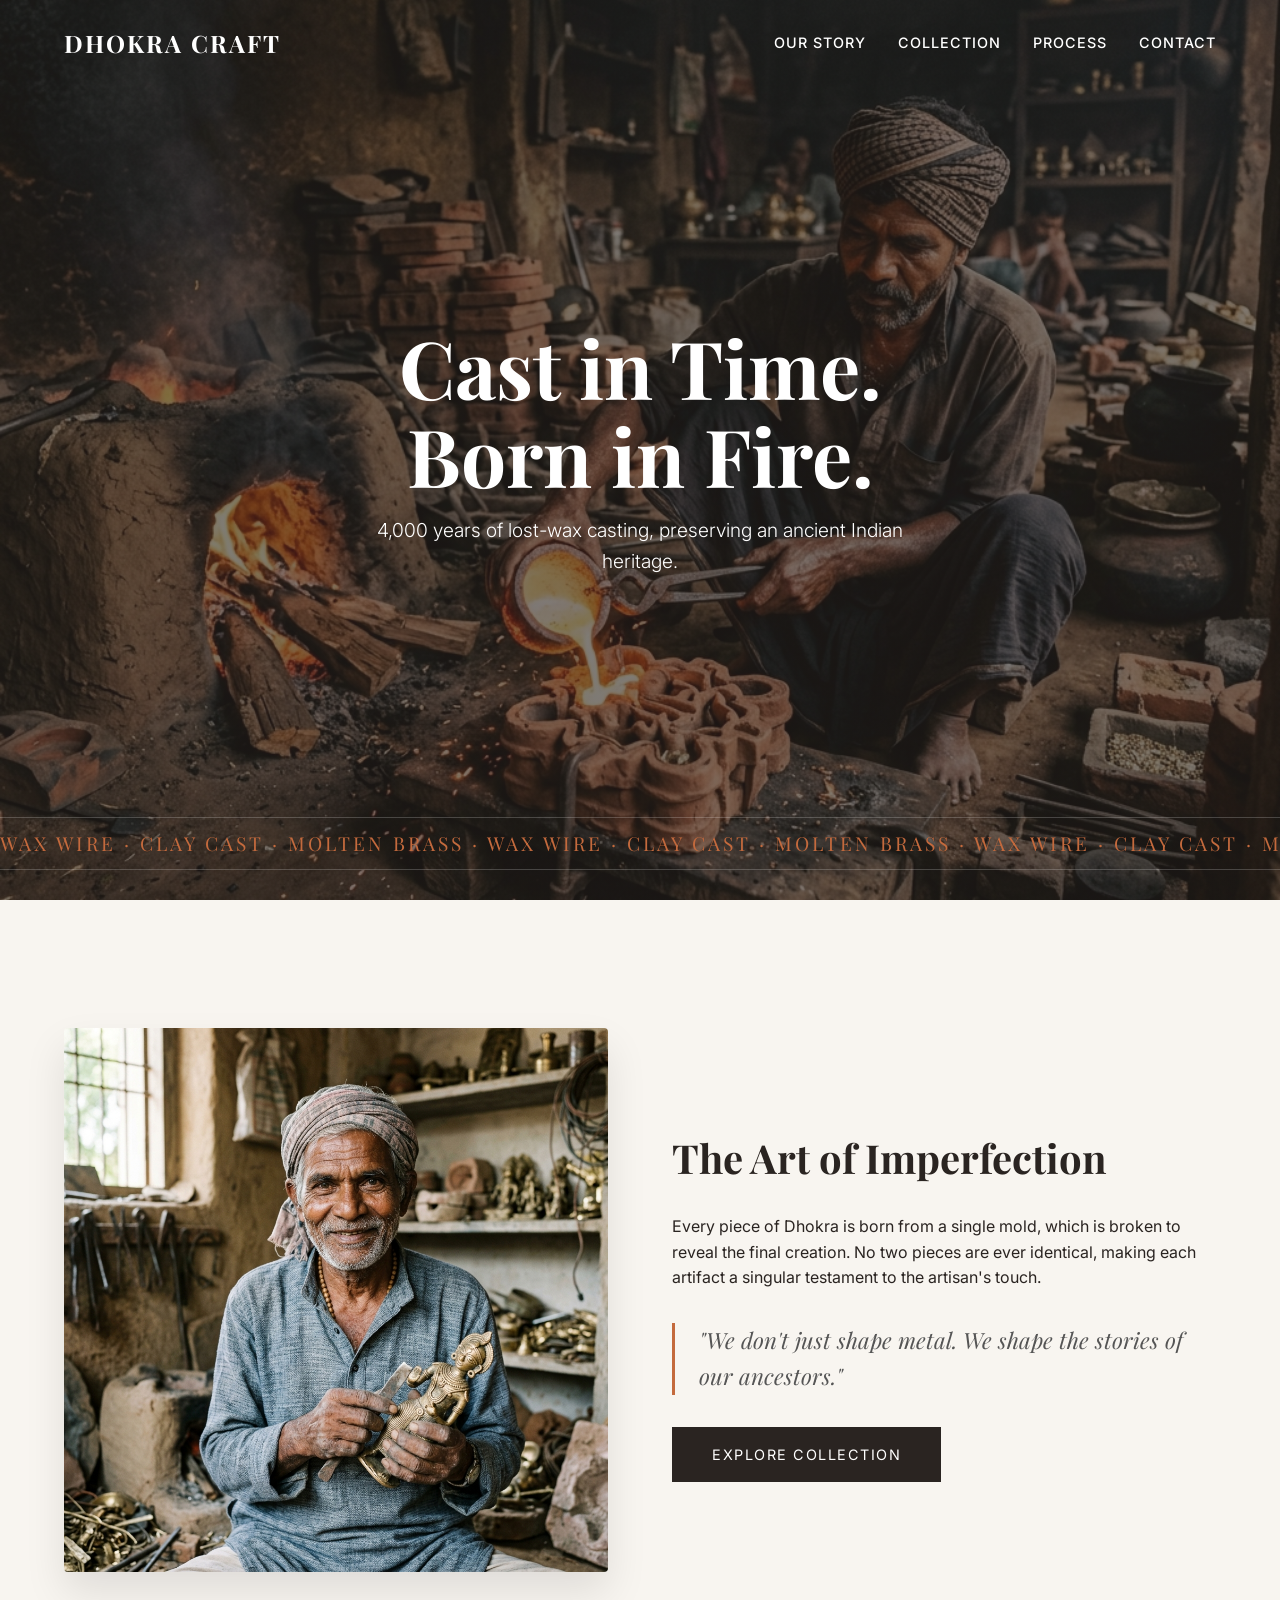
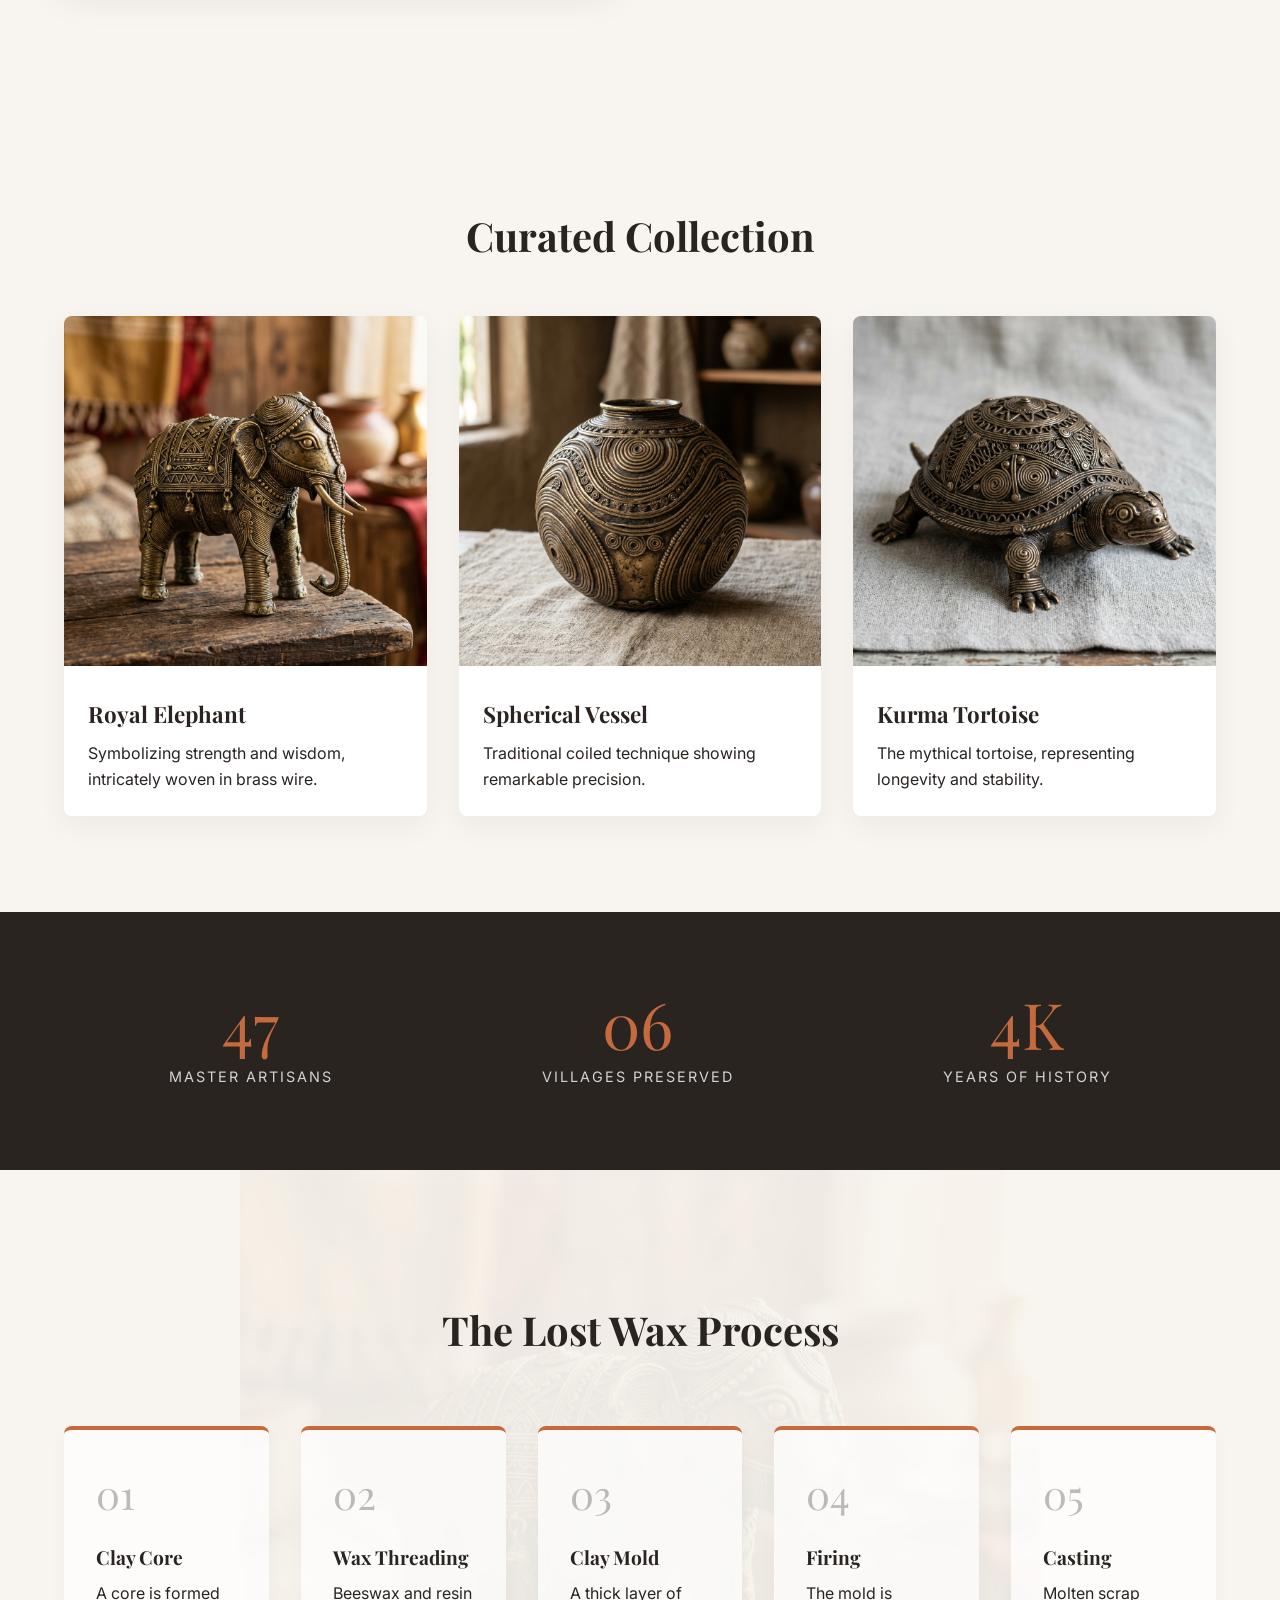
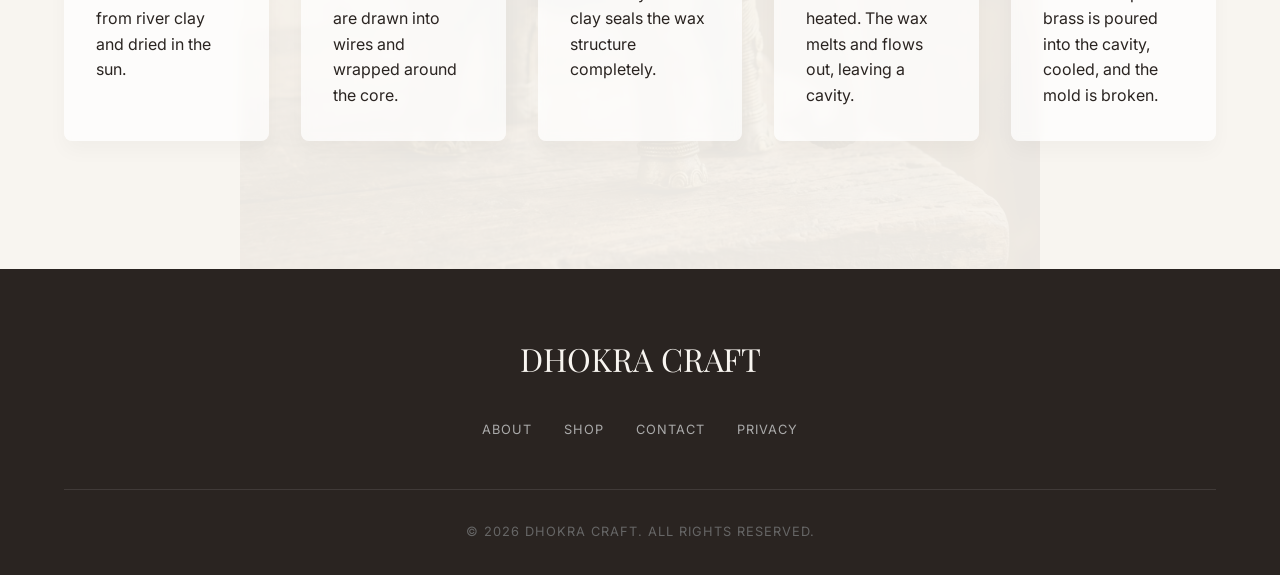
==== index.html @ 9265c4a7 "Initial commit: Dhokra Craft website completed" ====
<!DOCTYPE html>
<html lang="en">
<head>
    <meta charset="UTF-8">
    <meta name="viewport" content="width=device-width, initial-scale=1.0">
    <title>Dhokra Craft - Cast in Time. Born in Fire.</title>
    <meta name="description" content="Discover the ancient Indian art of Dhokra metalcraft.">
    <link href="https://fonts.googleapis.com/css2?family=Inter:wght@300;400;500&family=Playfair+Display:ital,wght@0,400;0,600;0,700;1,400&display=swap" rel="stylesheet">
    <link rel="stylesheet" href="styles.css">
</head>
<body>
    <nav id="navbar" class="transparent">
        <div class="logo">DHOKRA CRAFT</div>
        <ul class="nav-links">
            <li><a href="#story">Our Story</a></li>
            <li><a href="#collection">Collection</a></li>
            <li><a href="#process">Process</a></li>
            <li><a href="#contact">Contact</a></li>
        </ul>
    </nav>

    <header class="hero">
        <div class="hero-content fade-in">
            <h1>Cast in Time.<br>Born in Fire.</h1>
            <p>4,000 years of lost-wax casting, preserving an ancient Indian heritage.</p>
        </div>
        <div class="marquee">
            <div class="marquee-content">
                WAX WIRE &middot; CLAY CAST &middot; MOLTEN BRASS &middot; WAX WIRE &middot; CLAY CAST &middot; MOLTEN BRASS &middot; WAX WIRE &middot; CLAY CAST &middot; MOLTEN BRASS
            </div>
        </div>
    </header>

    <section id="story" class="story-section">
        <div class="story-container">
            <div class="story-image slide-in-left">
                <img src="assets/artisan.png" alt="Dhokra Artisan">
            </div>
            <div class="story-text slide-in-right">
                <h2>The Art of Imperfection</h2>
                <p>Every piece of Dhokra is born from a single mold, which is broken to reveal the final creation. No two pieces are ever identical, making each artifact a singular testament to the artisan's touch.</p>
                <blockquote>"We don't just shape metal. We shape the stories of our ancestors."</blockquote>
                <a href="#collection" class="cta-button">Explore Collection</a>
            </div>
        </div>
    </section>

    <section id="collection" class="collection-section">
        <h2 class="section-title fade-in">Curated Collection</h2>
        <div class="grid-container fade-in">
            <div class="card">
                <img src="assets/elephant.png" alt="Brass Elephant">
                <div class="card-info">
                    <h3>Royal Elephant</h3>
                    <p>Symbolizing strength and wisdom, intricately woven in brass wire.</p>
                </div>
            </div>
            <div class="card">
                <img src="assets/vessel.png" alt="Coiled Vessel">
                <div class="card-info">
                    <h3>Spherical Vessel</h3>
                    <p>Traditional coiled technique showing remarkable precision.</p>
                </div>
            </div>
            <div class="card">
                <img src="assets/tortoise.png" alt="Brass Tortoise">
                <div class="card-info">
                    <h3>Kurma Tortoise</h3>
                    <p>The mythical tortoise, representing longevity and stability.</p>
                </div>
            </div>
        </div>
    </section>

    <section class="impact-stats">
        <div class="stat fade-in">
            <span class="number">47</span>
            <span class="label">Master Artisans</span>
        </div>
        <div class="stat fade-in">
            <span class="number">06</span>
            <span class="label">Villages Preserved</span>
        </div>
        <div class="stat fade-in">
            <span class="number">4K</span>
            <span class="label">Years of History</span>
        </div>
    </section>

    <section id="process" class="process-section">
        <div class="watermark-bg">
            <img src="assets/elephant.png" alt="Watermark">
        </div>
        <h2 class="section-title fade-in">The Lost Wax Process</h2>
        <div class="timeline fade-in">
            <div class="step">
                <span class="step-num">01</span>
                <h3>Clay Core</h3>
                <p>A core is formed from river clay and dried in the sun.</p>
            </div>
            <div class="step">
                <span class="step-num">02</span>
                <h3>Wax Threading</h3>
                <p>Beeswax and resin are drawn into wires and wrapped around the core.</p>
            </div>
            <div class="step">
                <span class="step-num">03</span>
                <h3>Clay Mold</h3>
                <p>A thick layer of clay seals the wax structure completely.</p>
            </div>
            <div class="step">
                <span class="step-num">04</span>
                <h3>Firing</h3>
                <p>The mold is heated. The wax melts and flows out, leaving a cavity.</p>
            </div>
            <div class="step">
                <span class="step-num">05</span>
                <h3>Casting</h3>
                <p>Molten scrap brass is poured into the cavity, cooled, and the mold is broken.</p>
            </div>
        </div>
    </section>

    <footer id="contact">
        <div class="footer-content">
            <div class="footer-logo">DHOKRA CRAFT</div>
            <ul class="footer-links">
                <li><a href="#story">About</a></li>
                <li><a href="#collection">Shop</a></li>
                <li><a href="#contact">Contact</a></li>
                <li><a href="#">Privacy</a></li>
            </ul>
        </div>
        <div class="copyright">
            &copy; 2026 DHOKRA CRAFT. ALL RIGHTS RESERVED.
        </div>
    </footer>
    <script src="script.js"></script>
</body>
</html>
---- styles.css ----
:root {
    --bg-light: #F8F5F0;
    --text-dark: #2A2421;
    --accent: #C46A3D;
    --nav-bg: rgba(248, 245, 240, 0.95);
    --font-heading: 'Playfair Display', serif;
    --font-body: 'Inter', sans-serif;
}

* {
    margin: 0;
    padding: 0;
    box-sizing: border-box;
}

html {
    scroll-behavior: smooth;
}

body {
    font-family: var(--font-body);
    color: var(--text-dark);
    background-color: var(--bg-light);
    line-height: 1.6;
    overflow-x: hidden;
}

/* Typography */
h1, h2, h3, .logo, .footer-logo {
    font-family: var(--font-heading);
}

h2 {
    font-size: 2.5rem;
    margin-bottom: 1.5rem;
}

/* Navigation */
nav {
    position: fixed;
    top: 0;
    width: 100%;
    padding: 1.5rem 5%;
    display: flex;
    justify-content: space-between;
    align-items: center;
    z-index: 1000;
    transition: all 0.4s ease;
}

nav.transparent {
    background-color: transparent;
    color: #fff;
}

nav.transparent .nav-links a {
    color: #fff;
}

nav.solid {
    background-color: var(--nav-bg);
    backdrop-filter: blur(10px);
    box-shadow: 0 4px 6px rgba(0,0,0,0.05);
    color: var(--text-dark);
}

nav.solid .nav-links a {
    color: var(--text-dark);
}

.logo {
    font-size: 1.5rem;
    font-weight: 700;
    letter-spacing: 2px;
}

.nav-links {
    list-style: none;
    display: flex;
    gap: 2rem;
}

.nav-links a {
    text-decoration: none;
    font-size: 0.9rem;
    text-transform: uppercase;
    letter-spacing: 1px;
    font-weight: 500;
    transition: color 0.3s ease;
}

.nav-links a:hover {
    color: var(--accent);
}

/* Hero Section */
.hero {
    height: 100vh;
    background: linear-gradient(rgba(42, 36, 33, 0.6), rgba(42, 36, 33, 0.6)), url('assets/hero_bg.png') center/cover;
    display: flex;
    flex-direction: column;
    justify-content: center;
    align-items: center;
    text-align: center;
    color: #fff;
    position: relative;
    overflow: hidden;
}

.hero h1 {
    font-size: 5rem;
    line-height: 1.1;
    margin-bottom: 1rem;
    animation: fadeInUp 1s ease forwards;
}

.hero p {
    font-size: 1.2rem;
    font-weight: 300;
    max-width: 600px;
    margin: 0 auto;
    animation: fadeInUp 1s ease 0.3s forwards;
    opacity: 0;
}

.marquee {
    position: absolute;
    bottom: 30px;
    width: 100%;
    overflow: hidden;
    white-space: nowrap;
    border-top: 1px solid rgba(255,255,255,0.2);
    border-bottom: 1px solid rgba(255,255,255,0.2);
    padding: 10px 0;
}

.marquee-content {
    display: inline-block;
    animation: scroll 20s linear infinite;
    font-family: var(--font-heading);
    font-size: 1.2rem;
    letter-spacing: 3px;
    color: var(--accent);
}

@keyframes scroll {
    0% { transform: translateX(0); }
    100% { transform: translateX(-50%); }
}

/* Story Section */
.story-section {
    padding: 8rem 5%;
    background-color: var(--bg-light);
}

.story-container {
    display: grid;
    grid-template-columns: 1fr 1fr;
    gap: 4rem;
    align-items: center;
    max-width: 1200px;
    margin: 0 auto;
}

.story-image img {
    width: 100%;
    border-radius: 4px;
    box-shadow: 0 20px 40px rgba(0,0,0,0.1);
    transition: transform 0.5s ease;
}

.story-image img:hover {
    transform: scale(1.02);
}

.story-text blockquote {
    font-family: var(--font-heading);
    font-size: 1.4rem;
    font-style: italic;
    border-left: 3px solid var(--accent);
    padding-left: 1.5rem;
    margin: 2rem 0;
    color: #555;
}

.cta-button {
    display: inline-block;
    padding: 1rem 2.5rem;
    background-color: var(--text-dark);
    color: #fff;
    text-decoration: none;
    text-transform: uppercase;
    letter-spacing: 1.5px;
    font-size: 0.9rem;
    transition: background-color 0.3s, transform 0.3s;
}

.cta-button:hover {
    background-color: var(--accent);
    transform: translateY(-3px);
}

/* Collection Section */
.collection-section {
    padding: 6rem 5%;
    text-align: center;
}

.grid-container {
    display: grid;
    grid-template-columns: repeat(auto-fit, minmax(300px, 1fr));
    gap: 2rem;
    max-width: 1200px;
    margin: 3rem auto 0;
}

.card {
    background: #fff;
    border-radius: 8px;
    overflow: hidden;
    box-shadow: 0 10px 30px rgba(0,0,0,0.05);
    transition: transform 0.4s ease, box-shadow 0.4s ease;
    cursor: pointer;
}

.card:hover {
    transform: translateY(-10px);
    box-shadow: 0 15px 40px rgba(0,0,0,0.1);
}

.card img {
    width: 100%;
    height: 350px;
    object-fit: cover;
    transition: transform 0.5s ease;
}

.card:hover img {
    transform: scale(1.05);
}

.card-info {
    padding: 1.5rem;
    text-align: left;
}

.card-info h3 {
    font-size: 1.4rem;
    margin-bottom: 0.5rem;
}

/* Impact Stats */
.impact-stats {
    background-color: var(--text-dark);
    color: #fff;
    padding: 5rem 5%;
    display: flex;
    justify-content: space-around;
    align-items: center;
    flex-wrap: wrap;
    text-align: center;
}

.stat .number {
    display: block;
    font-family: var(--font-heading);
    font-size: 4rem;
    color: var(--accent);
    line-height: 1;
    margin-bottom: 0.5rem;
}

.stat .label {
    text-transform: uppercase;
    letter-spacing: 2px;
    font-size: 0.9rem;
    opacity: 0.8;
}

/* Process Section */
.process-section {
    padding: 8rem 5%;
    position: relative;
    background-color: var(--bg-light);
    overflow: hidden;
}

.watermark-bg {
    position: absolute;
    top: 50%;
    left: 50%;
    transform: translate(-50%, -50%);
    width: 80%;
    max-width: 800px;
    opacity: 0.05;
    pointer-events: none;
    z-index: 0;
}

.watermark-bg img {
    width: 100%;
    height: auto;
}

.process-section .section-title {
    text-align: center;
    position: relative;
    z-index: 1;
}

.timeline {
    display: flex;
    flex-wrap: wrap;
    gap: 2rem;
    justify-content: center;
    max-width: 1200px;
    margin: 4rem auto 0;
    position: relative;
    z-index: 1;
}

.step {
    flex: 1;
    min-width: 200px;
    background: rgba(255, 255, 255, 0.7);
    backdrop-filter: blur(5px);
    padding: 2rem;
    border-radius: 8px;
    border-top: 4px solid var(--accent);
    box-shadow: 0 10px 20px rgba(0,0,0,0.03);
    transition: transform 0.3s;
}

.step:hover {
    transform: translateY(-5px);
}

.step-num {
    display: inline-block;
    font-family: var(--font-heading);
    font-size: 2.5rem;
    color: var(--text-dark);
    opacity: 0.3;
    margin-bottom: 1rem;
}

.step h3 {
    margin-bottom: 0.5rem;
    font-size: 1.2rem;
}

/* Footer */
footer {
    background-color: var(--text-dark);
    color: #fff;
    padding: 4rem 5% 2rem;
    text-align: center;
}

.footer-content {
    display: flex;
    flex-direction: column;
    align-items: center;
    gap: 2rem;
    margin-bottom: 3rem;
}

.footer-logo {
    font-size: 2rem;
    color: var(--bg-light);
}

.footer-links {
    list-style: none;
    display: flex;
    gap: 2rem;
}

.footer-links a {
    color: #aaa;
    text-decoration: none;
    text-transform: uppercase;
    font-size: 0.8rem;
    letter-spacing: 1px;
    transition: color 0.3s;
}

.footer-links a:hover {
    color: #fff;
}

.copyright {
    border-top: 1px solid rgba(255,255,255,0.1);
    padding-top: 2rem;
    font-size: 0.8rem;
    color: #666;
    letter-spacing: 1px;
}

/* Animations */
.fade-in {
    opacity: 0;
    transform: translateY(30px);
    transition: opacity 0.8s ease, transform 0.8s ease;
}

.slide-in-left {
    opacity: 0;
    transform: translateX(-50px);
    transition: opacity 0.8s ease, transform 0.8s ease;
}

.slide-in-right {
    opacity: 0;
    transform: translateX(50px);
    transition: opacity 0.8s ease, transform 0.8s ease;
}

.appear {
    opacity: 1;
    transform: translate(0);
}

@keyframes fadeInUp {
    to {
        opacity: 1;
        transform: translateY(0);
    }
}

/* Responsive */
@media (max-width: 768px) {
    .hero h1 { font-size: 3rem; }
    .story-container { grid-template-columns: 1fr; }
    .nav-links { display: none; } /* Simple mobile adaptation */
    .timeline { flex-direction: column; }
}
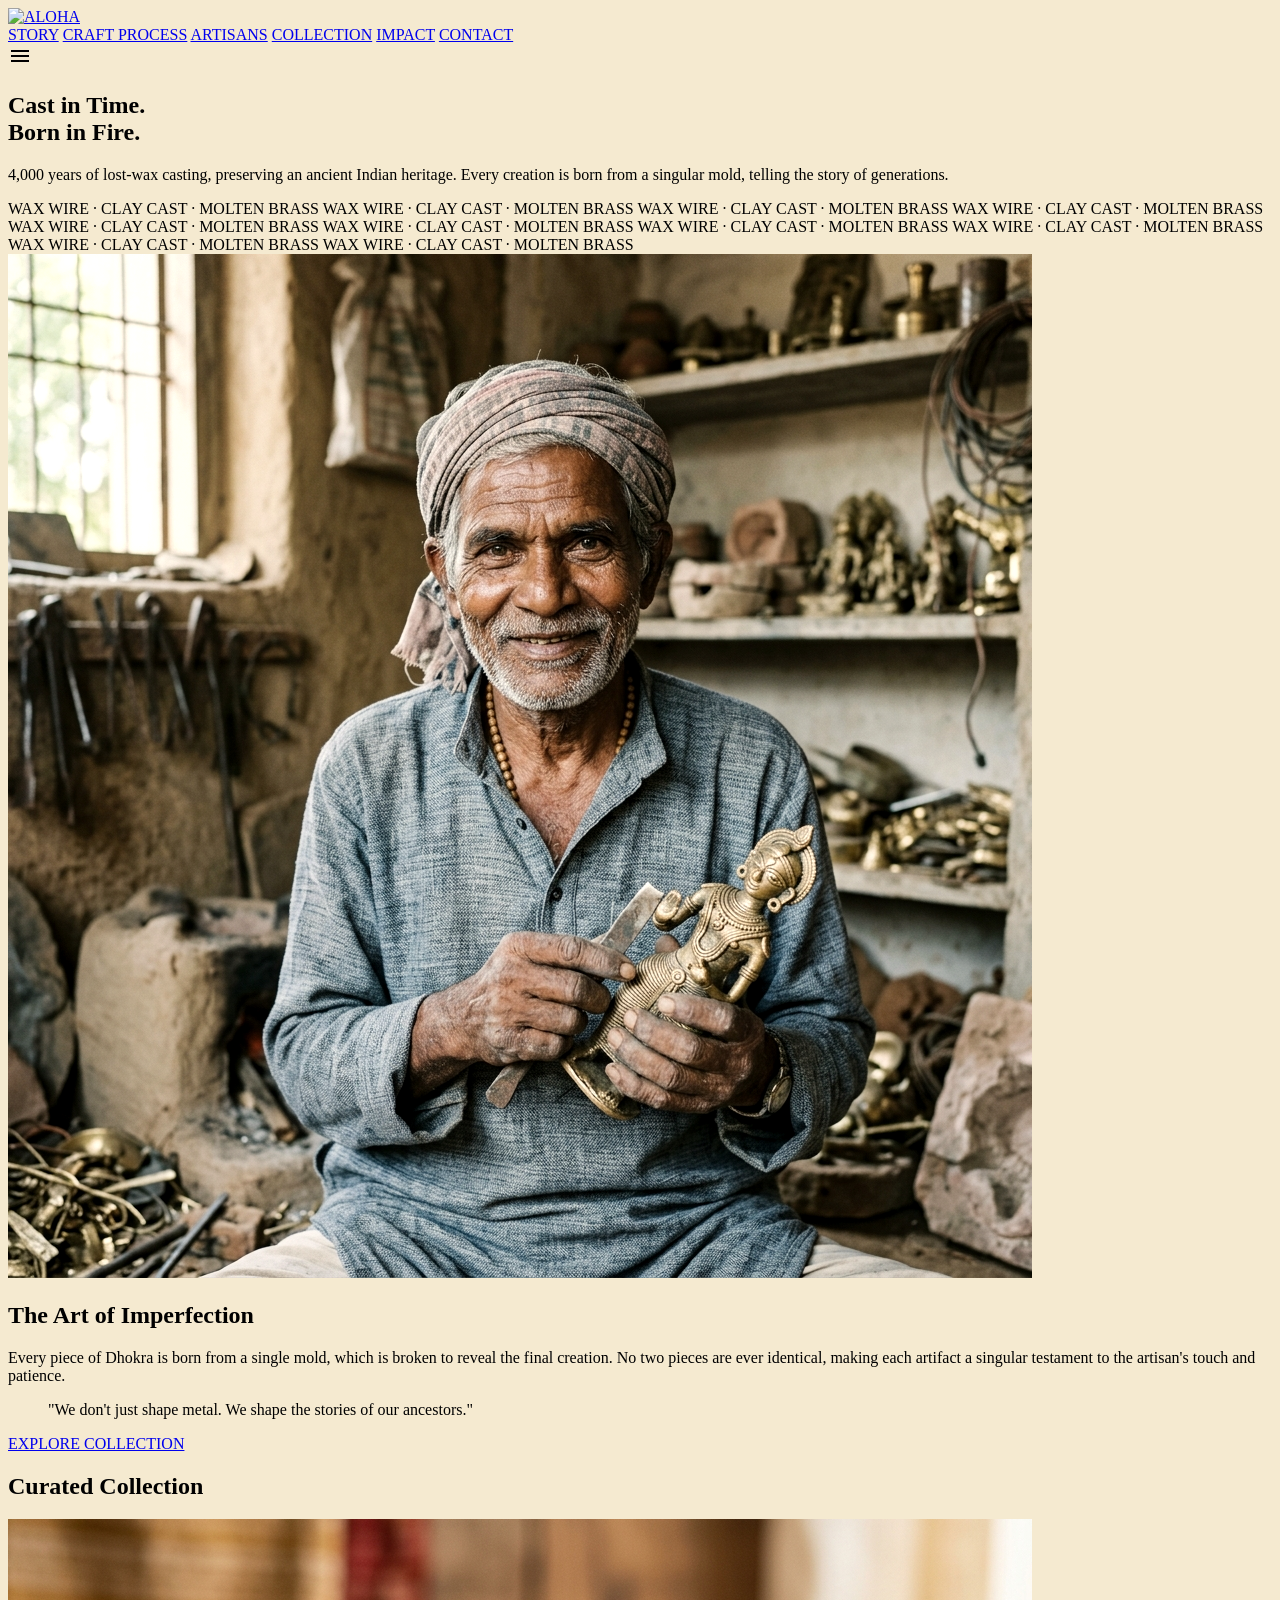
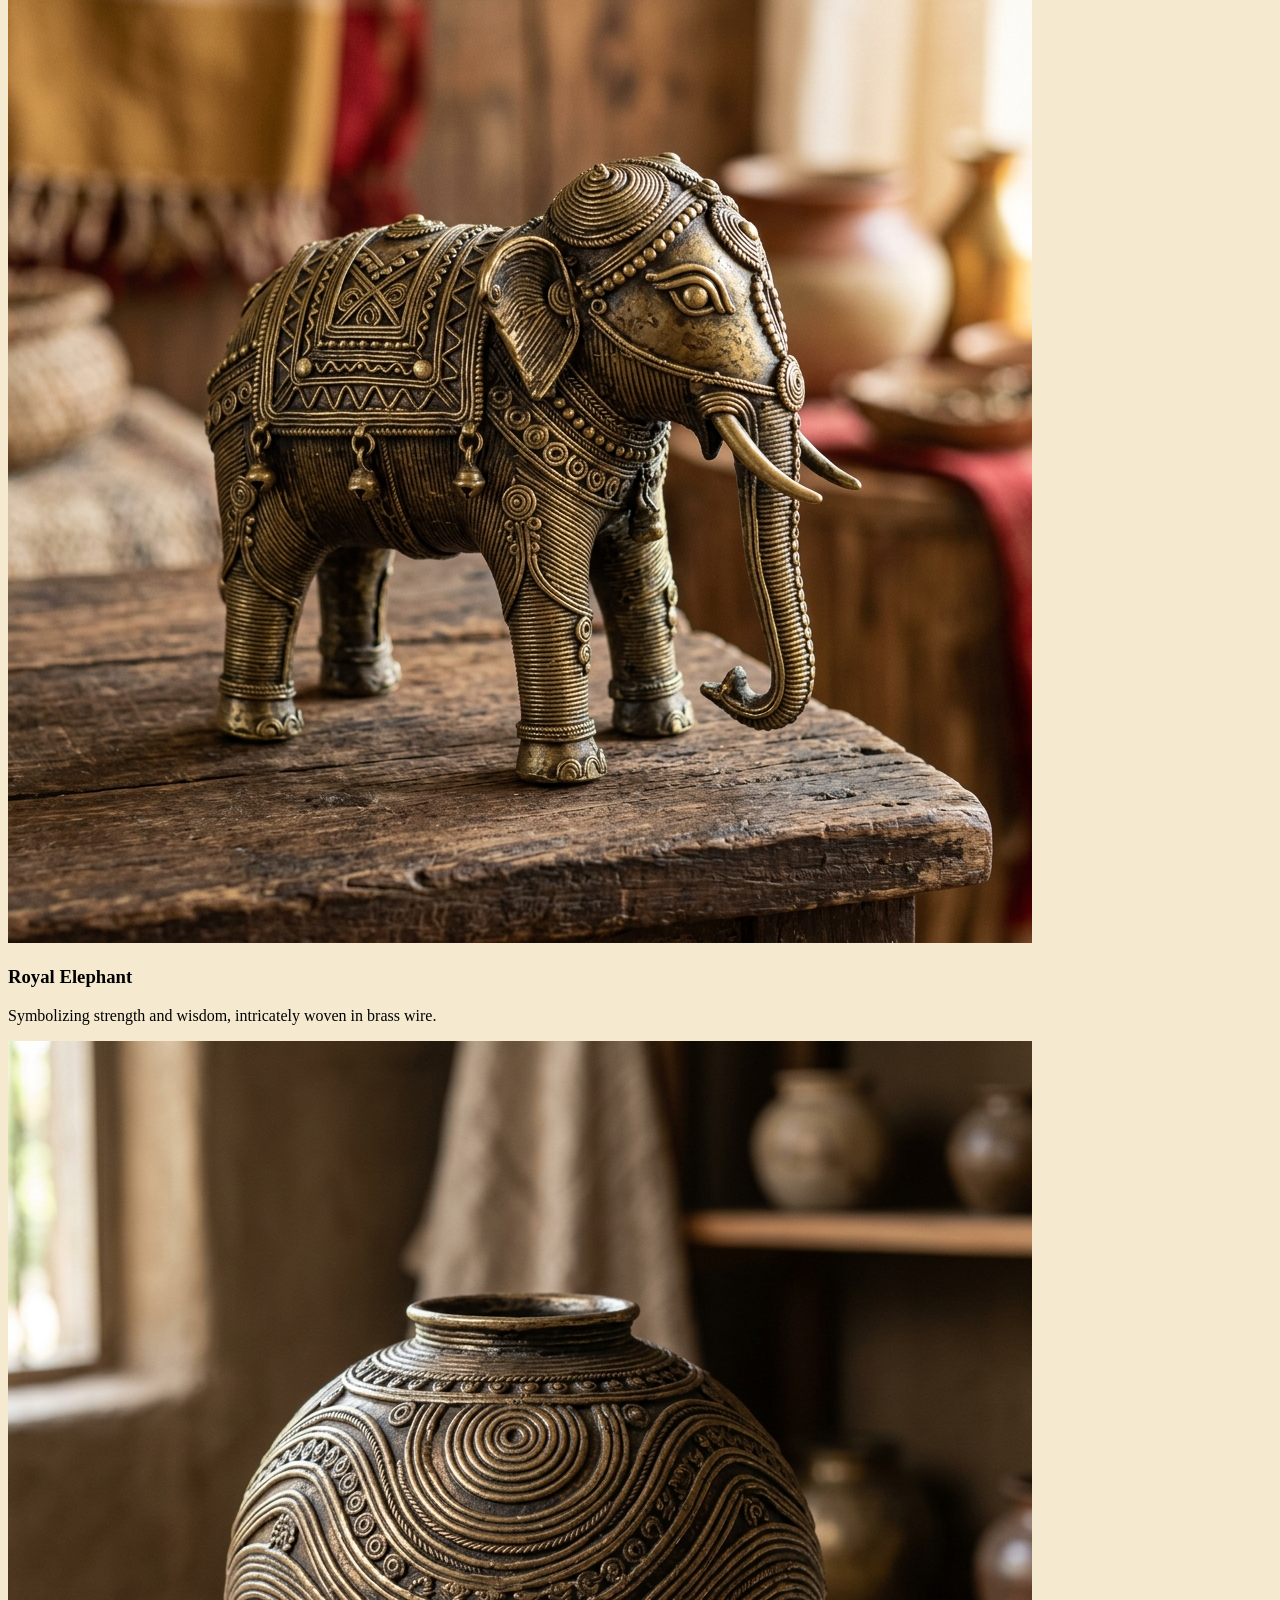
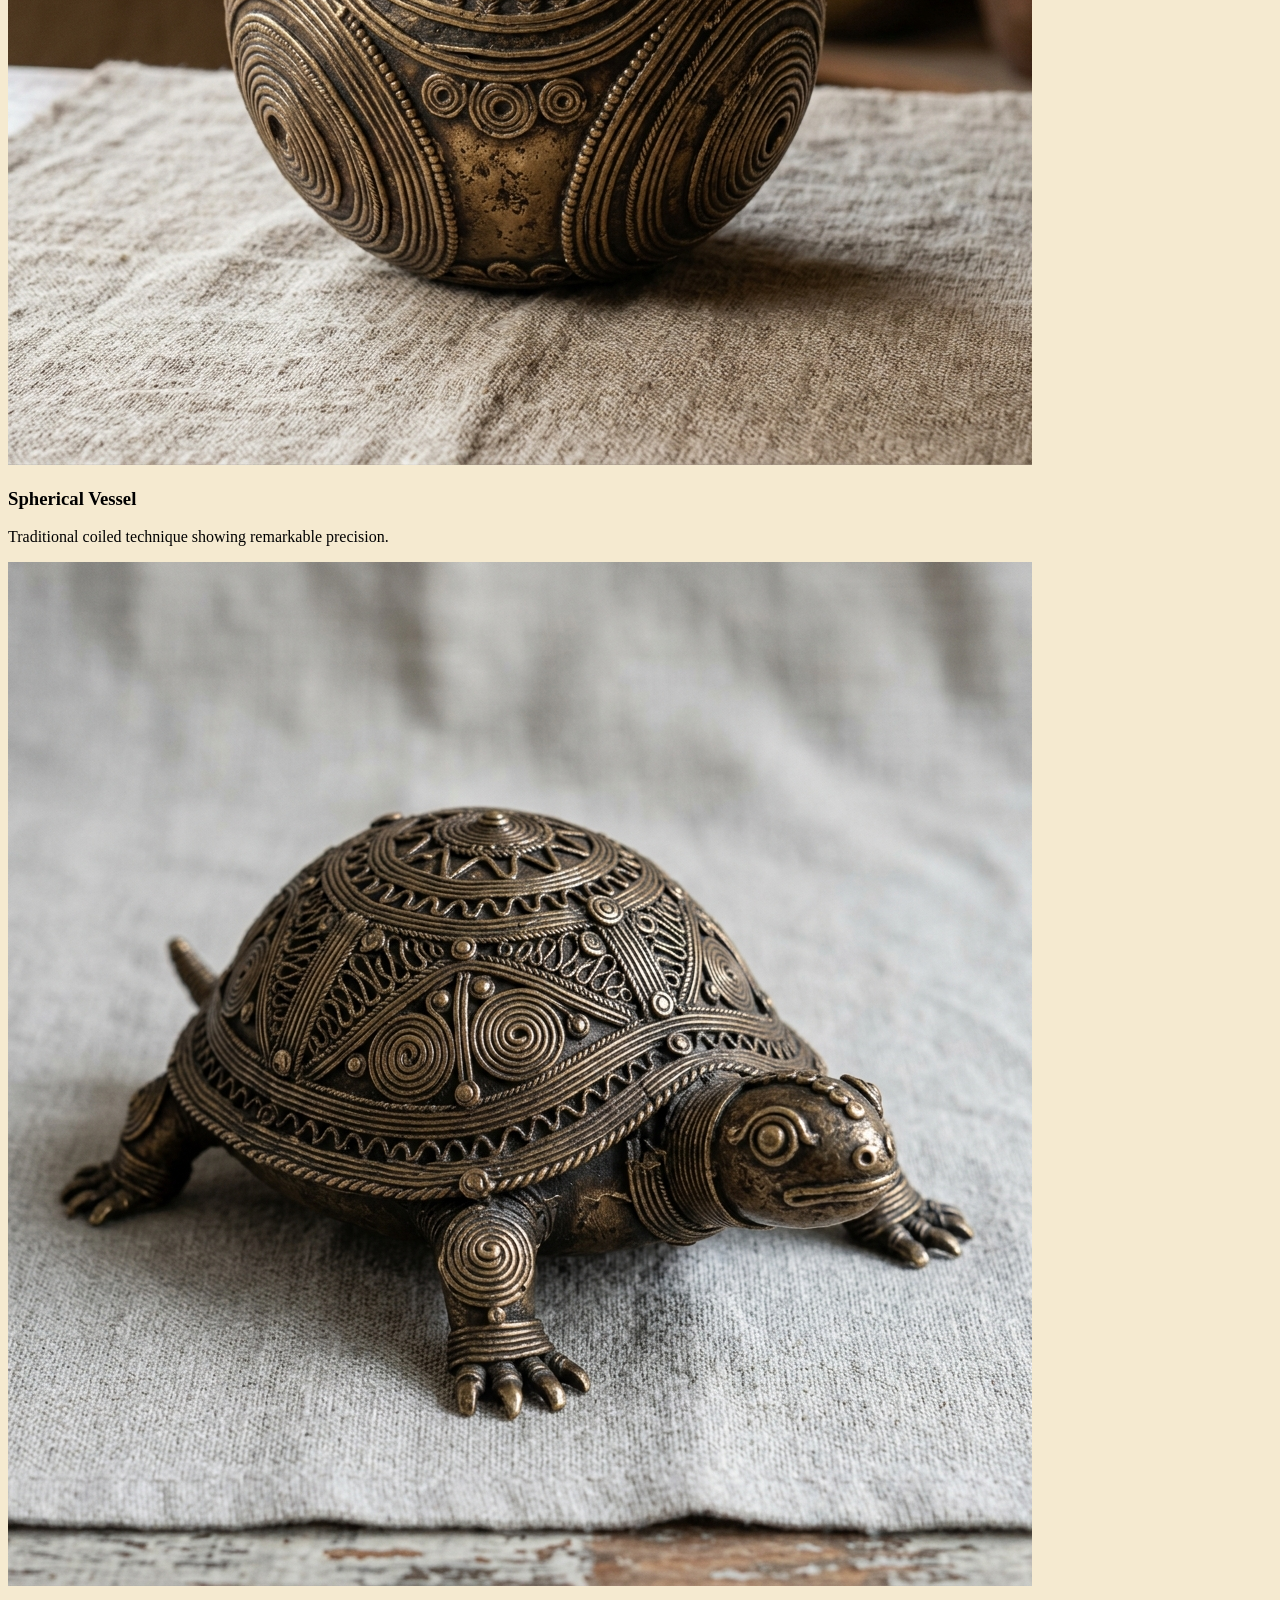
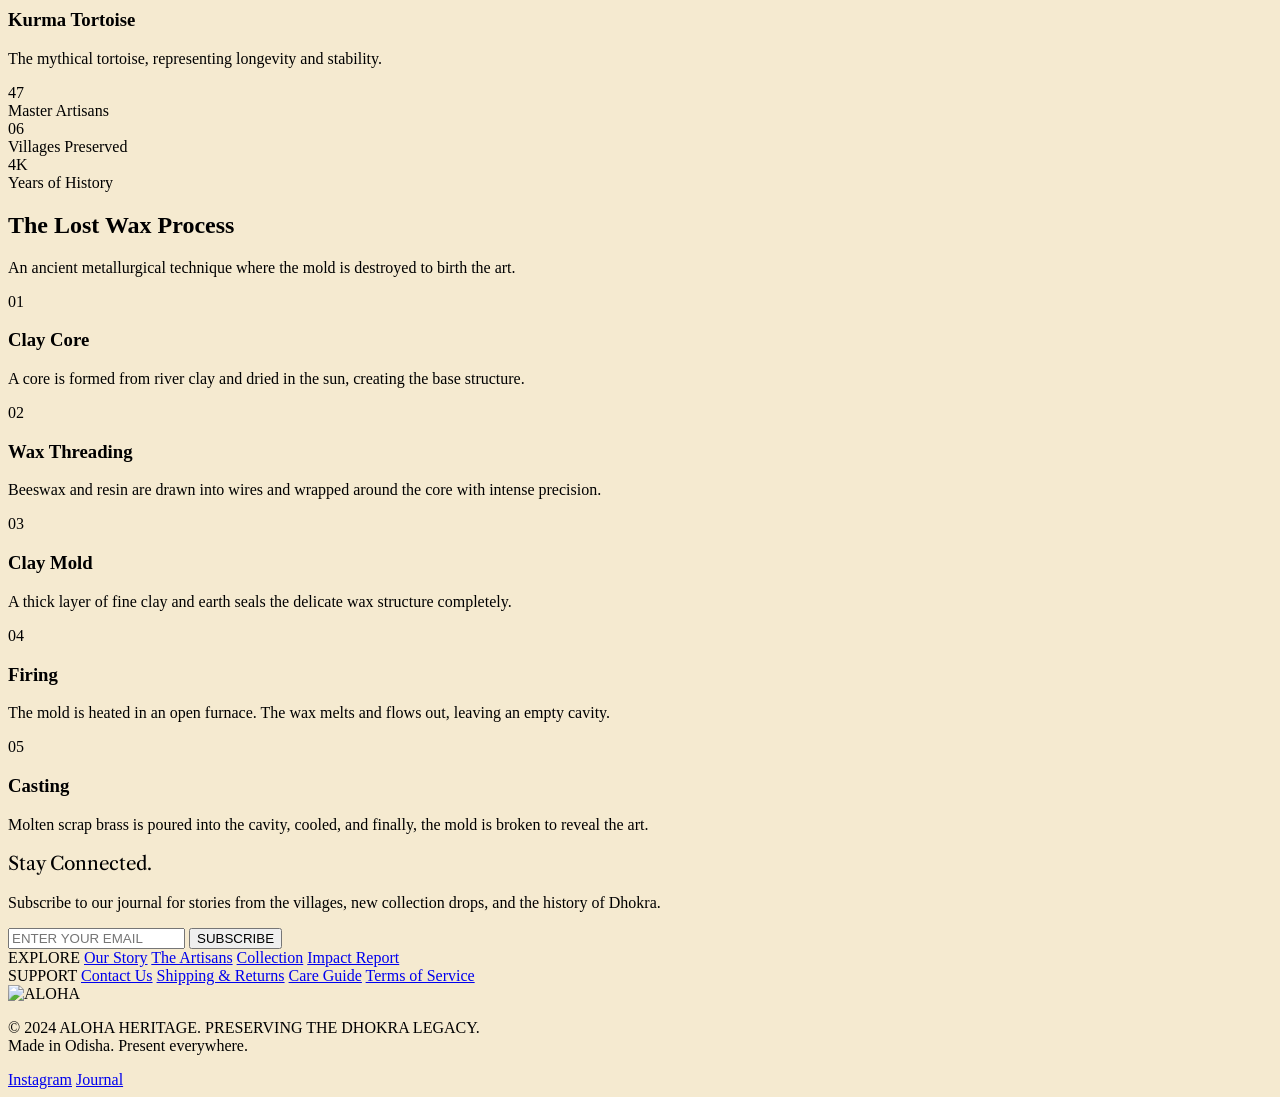
==== commit 37d9bf3a: "Standardize navigation and footer, final launch preparations" ====
--- a/index.html
+++ b/index.html
@@ -1,140 +1,374 @@
 <!DOCTYPE html>
-<html lang="en">
+<html class="scroll-smooth" lang="en">
 <head>
-    <meta charset="UTF-8">
-    <meta name="viewport" content="width=device-width, initial-scale=1.0">
-    <title>Dhokra Craft - Cast in Time. Born in Fire.</title>
-    <meta name="description" content="Discover the ancient Indian art of Dhokra metalcraft.">
-    <link href="https://fonts.googleapis.com/css2?family=Inter:wght@300;400;500&family=Playfair+Display:ital,wght@0,400;0,600;0,700;1,400&display=swap" rel="stylesheet">
-    <link rel="stylesheet" href="styles.css">
+    <meta charset="utf-8"/>
+    <meta content="width=device-width, initial-scale=1.0" name="viewport"/>
+    <title>ALOHA | Heritage Dhokra Artistry</title>
+    <script src="https://cdn.tailwindcss.com?plugins=forms,container-queries"></script>
+    <link href="https://fonts.googleapis.com/css2?family=Libre+Caslon+Text:ital,wght@0,400;0,700;1,400&amp;family=Literata:ital,wght@0,400;0,700;1,400&amp;family=DM+Sans:wght@300;400;500&amp;family=Cormorant+Garamond:ital,wght@0,300;0,400;1,300;1,400&amp;family=Jost:wght@300;400&amp;display=swap" rel="stylesheet"/>
+    <link href="https://fonts.googleapis.com/css2?family=Material+Symbols+Outlined:wght,FILL@100..700,0..1&amp;display=swap" rel="stylesheet"/>
+    <script id="tailwind-config">
+        tailwind.config = {
+            darkMode: "class",
+            theme: {
+                extend: {
+                    colors: {
+                        "on-primary-fixed-variant": "#683c1c",
+                        "on-primary-fixed": "#311300",
+                        "outline": "#84746b",
+                        "tertiary": "#1e0800",
+                        "on-secondary-fixed-variant": "#783100",
+                        "secondary-fixed-dim": "#ffb691",
+                        "on-error-container": "#93000a",
+                        "primary": "#1d0900",
+                        "inverse-primary": "#f9b98f",
+                        "surface-tint": "#835331",
+                        "surface-container-highest": "#ece2c8",
+                        "on-background": "#201b0b",
+                        "secondary": "#9b450d",
+                        "on-tertiary-fixed": "#321200",
+                        "on-secondary-container": "#702d00",
+                        "secondary-container": "#fe9256",
+                        "on-error": "#ffffff",
+                        "on-primary": "#ffffff",
+                        "surface-container-low": "#fef3d8",
+                        "error-container": "#ffdad6",
+                        "on-tertiary-fixed-variant": "#753400",
+                        "on-tertiary": "#ffffff",
+                        "on-secondary-fixed": "#341100",
+                        "surface-bright": "#fff8ef",
+                        "on-secondary": "#ffffff",
+                        "surface-container": "#f8edd3",
+                        "outline-variant": "#d6c3b8",
+                        "tertiary-container": "#3f1900",
+                        "primary-container": "#3d1a00",
+                        "primary-fixed-dim": "#f9b98f",
+                        "error": "#ba1a1a",
+                        "surface-container-lowest": "#ffffff",
+                        "on-surface": "#201b0b",
+                        "surface-variant": "#ece2c8",
+                        "tertiary-fixed": "#ffdbc9",
+                        "primary-fixed": "#ffdcc6",
+                        "secondary-fixed": "#ffdbcb",
+                        "on-primary-container": "#b67e59",
+                        "on-tertiary-container": "#d66f28",
+                        "inverse-on-surface": "#fbf0d6",
+                        "on-surface-variant": "#51443c",
+                        "inverse-surface": "#36301f",
+                        "surface": "#fff8ef",
+                        "surface-container-high": "#f2e7cd",
+                        "tertiary-fixed-dim": "#ffb68c"
+                    },
+                    borderRadius: {
+                        "DEFAULT": "0px",
+                        "lg": "0px",
+                        "xl": "0px",
+                        "full": "9999px"
+                    },
+                    spacing: {
+                        "gutter": "32px",
+                        "section-padding-v": "120px",
+                        "margin-desktop": "80px",
+                        "margin-mobile": "20px",
+                        "container-max": "1440px"
+                    },
+                    fontFamily: {
+                        "display-lg-mobile": ["Libre Caslon Text"],
+                        "display-lg": ["Libre Caslon Text"],
+                        "section-title": ["Libre Caslon Text"],
+                        "button-text": ["DM Sans"],
+                        "body-main": ["Literata"],
+                        "label-ui": ["DM Sans"]
+                    },
+                    fontSize: {
+                        "display-lg-mobile": ["44px", { "lineHeight": "52px", "letterSpacing": "0.03em", "fontWeight": "300" }],
+                        "display-lg": ["72px", { "lineHeight": "84px", "letterSpacing": "0.05em", "fontWeight": "300" }],
+                        "section-title": ["32px", { "lineHeight": "40px", "fontWeight": "400" }],
+                        "button-text": ["13px", { "lineHeight": "16px", "letterSpacing": "0.15em", "fontWeight": "400" }],
+                        "body-main": ["18px", { "lineHeight": "32px", "fontWeight": "400" }],
+                        "label-ui": ["12px", { "lineHeight": "16px", "letterSpacing": "0.18em", "fontWeight": "300" }]
+                    }
+                },
+            },
+        }
+    </script>
+    <style>
+        body { background-color: #F5EAD0; }
+        .sepia-photo { filter: sepia(15%) contrast(1.05); }
+        .lost-wax-ticker { animation: ticker 40s linear infinite; }
+        @keyframes ticker { 0% { transform: translateX(0); } 100% { transform: translateX(-50%); } }
+        .wire-svg { pointer-events: none; }
+        .dhokra-motif { opacity: 0.06; background-image: url('assets/elephant.png'); background-size: 300px; }
+        .nav-scrolled { background-color: rgba(245, 234, 208, 0.95) !important; backdrop-filter: blur(8px); box-shadow: 0 4px 6px -1px rgba(0, 0, 0, 0.05); }
+        .line-draw { stroke-dasharray: 1000; stroke-dashoffset: 1000; transition: stroke-dashoffset 2s ease-out; }
+        @keyframes fadeUp {
+            0% { opacity: 0; transform: translateY(32px); }
+            100% { opacity: 1; transform: translateY(0); }
+        }
+    </style>
 </head>
-<body>
-    <nav id="navbar" class="transparent">
-        <div class="logo">DHOKRA CRAFT</div>
-        <ul class="nav-links">
-            <li><a href="#story">Our Story</a></li>
-            <li><a href="#collection">Collection</a></li>
-            <li><a href="#process">Process</a></li>
-            <li><a href="#contact">Contact</a></li>
-        </ul>
-    </nav>
-
-    <header class="hero">
-        <div class="hero-content fade-in">
-            <h1>Cast in Time.<br>Born in Fire.</h1>
-            <p>4,000 years of lost-wax casting, preserving an ancient Indian heritage.</p>
-        </div>
-        <div class="marquee">
-            <div class="marquee-content">
-                WAX WIRE &middot; CLAY CAST &middot; MOLTEN BRASS &middot; WAX WIRE &middot; CLAY CAST &middot; MOLTEN BRASS &middot; WAX WIRE &middot; CLAY CAST &middot; MOLTEN BRASS
-            </div>
-        </div>
-    </header>
-
-    <section id="story" class="story-section">
-        <div class="story-container">
-            <div class="story-image slide-in-left">
-                <img src="assets/artisan.png" alt="Dhokra Artisan">
-            </div>
-            <div class="story-text slide-in-right">
-                <h2>The Art of Imperfection</h2>
-                <p>Every piece of Dhokra is born from a single mold, which is broken to reveal the final creation. No two pieces are ever identical, making each artifact a singular testament to the artisan's touch.</p>
-                <blockquote>"We don't just shape metal. We shape the stories of our ancestors."</blockquote>
-                <a href="#collection" class="cta-button">Explore Collection</a>
-            </div>
-        </div>
-    </section>
-
-    <section id="collection" class="collection-section">
-        <h2 class="section-title fade-in">Curated Collection</h2>
-        <div class="grid-container fade-in">
-            <div class="card">
-                <img src="assets/elephant.png" alt="Brass Elephant">
-                <div class="card-info">
-                    <h3>Royal Elephant</h3>
-                    <p>Symbolizing strength and wisdom, intricately woven in brass wire.</p>
-                </div>
-            </div>
-            <div class="card">
-                <img src="assets/vessel.png" alt="Coiled Vessel">
-                <div class="card-info">
-                    <h3>Spherical Vessel</h3>
-                    <p>Traditional coiled technique showing remarkable precision.</p>
-                </div>
-            </div>
-            <div class="card">
-                <img src="assets/tortoise.png" alt="Brass Tortoise">
-                <div class="card-info">
-                    <h3>Kurma Tortoise</h3>
-                    <p>The mythical tortoise, representing longevity and stability.</p>
-                </div>
-            </div>
-        </div>
-    </section>
-
-    <section class="impact-stats">
-        <div class="stat fade-in">
-            <span class="number">47</span>
-            <span class="label">Master Artisans</span>
-        </div>
-        <div class="stat fade-in">
-            <span class="number">06</span>
-            <span class="label">Villages Preserved</span>
-        </div>
-        <div class="stat fade-in">
-            <span class="number">4K</span>
-            <span class="label">Years of History</span>
-        </div>
-    </section>
-
-    <section id="process" class="process-section">
-        <div class="watermark-bg">
-            <img src="assets/elephant.png" alt="Watermark">
-        </div>
-        <h2 class="section-title fade-in">The Lost Wax Process</h2>
-        <div class="timeline fade-in">
-            <div class="step">
-                <span class="step-num">01</span>
-                <h3>Clay Core</h3>
-                <p>A core is formed from river clay and dried in the sun.</p>
-            </div>
-            <div class="step">
-                <span class="step-num">02</span>
-                <h3>Wax Threading</h3>
-                <p>Beeswax and resin are drawn into wires and wrapped around the core.</p>
-            </div>
-            <div class="step">
-                <span class="step-num">03</span>
-                <h3>Clay Mold</h3>
-                <p>A thick layer of clay seals the wax structure completely.</p>
-            </div>
-            <div class="step">
-                <span class="step-num">04</span>
-                <h3>Firing</h3>
-                <p>The mold is heated. The wax melts and flows out, leaving a cavity.</p>
-            </div>
-            <div class="step">
-                <span class="step-num">05</span>
-                <h3>Casting</h3>
-                <p>Molten scrap brass is poured into the cavity, cooled, and the mold is broken.</p>
-            </div>
-        </div>
-    </section>
-
-    <footer id="contact">
-        <div class="footer-content">
-            <div class="footer-logo">DHOKRA CRAFT</div>
-            <ul class="footer-links">
-                <li><a href="#story">About</a></li>
-                <li><a href="#collection">Shop</a></li>
-                <li><a href="#contact">Contact</a></li>
-                <li><a href="#">Privacy</a></li>
-            </ul>
-        </div>
-        <div class="copyright">
-            &copy; 2026 DHOKRA CRAFT. ALL RIGHTS RESERVED.
-        </div>
-    </footer>
-    <script src="script.js"></script>
+<body class="font-body-main text-on-surface antialiased bg-[#F5EAD0]">
+<!-- TopNavBar -->
+<nav class="fixed top-0 left-0 w-full z-50 flex flex-col pt-8 pb-4 px-margin-mobile md:px-margin-desktop bg-background/90 backdrop-blur-sm transition-all duration-700 border-b border-outline-variant/30" id="main-nav">
+    <div class="max-w-container-max w-full mx-auto flex items-center justify-between">
+        <!-- Logo Left -->
+        <a href="index.html" class="flex-shrink-0 flex items-center h-8 md:h-12 overflow-hidden relative w-[120px] md:w-[160px]">
+            <img src="logo-sheet.png" alt="ALOHA" class="w-full h-[200%] object-cover object-top transition-all duration-700" id="nav-logo" />
+        </a>
+        <!-- Links Right -->
+        <div class="hidden md:flex items-center gap-10 font-label-ui text-label-ui uppercase tracking-widest">
+            <a class="text-on-surface hover:text-secondary transition-colors duration-300 interactive-link nav-link-text" href="story.html">STORY</a>
+            <a class="text-secondary border-b border-secondary transition-colors duration-300 interactive-link nav-link-text" href="index.html#process">CRAFT PROCESS</a>
+            <a class="text-on-surface hover:text-secondary transition-colors duration-300 interactive-link nav-link-text" href="artisans.html">ARTISANS</a>
+            <a class="text-on-surface hover:text-secondary transition-colors duration-300 interactive-link nav-link-text" href="collection.html">COLLECTION</a>
+            <a class="text-on-surface hover:text-secondary transition-colors duration-300 interactive-link nav-link-text" href="impact.html">IMPACT</a>
+            <a class="text-on-surface hover:text-secondary transition-colors duration-300 interactive-link nav-link-text" href="connect.html">CONTACT</a>
+        </div>
+        <!-- Mobile Menu Placeholder -->
+        <div class="md:hidden">
+            <span class="material-symbols-outlined text-3xl text-on-surface nav-mobile-icon transition-colors duration-700">menu</span>
+        </div>
+    </div>
+</nav>
+
+<!-- HERO -->
+<section class="min-h-screen relative flex flex-col justify-center items-center overflow-hidden pt-32 pb-20 px-8">
+    <div class="absolute inset-0 dhokra-motif z-0 pointer-events-none"></div>
+    <div class="relative z-10 text-center max-w-4xl mx-auto space-y-8">
+        <h1 class="font-display-lg-mobile md:font-display-lg text-primary opacity-0 translate-y-8 animate-[fadeUp_1s_ease-out_forwards]">
+            Cast in Time.<br>
+            <span class="italic font-light text-secondary">Born in Fire.</span>
+        </h1>
+        <p class="font-body-main text-body-main text-on-surface-variant max-w-2xl mx-auto opacity-0 translate-y-8 animate-[fadeUp_1s_ease-out_0.3s_forwards]">
+            4,000 years of lost-wax casting, preserving an ancient Indian heritage. Every creation is born from a singular mold, telling the story of generations.
+        </p>
+    </div>
+    
+    <!-- Marquee -->
+    <div class="absolute bottom-12 w-full overflow-hidden border-y border-outline-variant/50 py-4 z-10 bg-[#F5EAD0]/80 backdrop-blur-sm">
+        <div class="flex whitespace-nowrap lost-wax-ticker font-label-ui text-label-ui uppercase tracking-widest text-on-surface-variant space-x-8">
+            <span>WAX WIRE &middot; CLAY CAST &middot; MOLTEN BRASS</span>
+            <span>WAX WIRE &middot; CLAY CAST &middot; MOLTEN BRASS</span>
+            <span>WAX WIRE &middot; CLAY CAST &middot; MOLTEN BRASS</span>
+            <span>WAX WIRE &middot; CLAY CAST &middot; MOLTEN BRASS</span>
+            <span>WAX WIRE &middot; CLAY CAST &middot; MOLTEN BRASS</span>
+            <span>WAX WIRE &middot; CLAY CAST &middot; MOLTEN BRASS</span>
+            <span>WAX WIRE &middot; CLAY CAST &middot; MOLTEN BRASS</span>
+            <span>WAX WIRE &middot; CLAY CAST &middot; MOLTEN BRASS</span>
+            <span>WAX WIRE &middot; CLAY CAST &middot; MOLTEN BRASS</span>
+            <span>WAX WIRE &middot; CLAY CAST &middot; MOLTEN BRASS</span>
+        </div>
+    </div>
+</section>
+
+<!-- STORY -->
+<section id="story" class="py-24 px-margin-mobile md:px-margin-desktop bg-surface-container-low relative">
+    <div class="max-w-container-max mx-auto grid grid-cols-1 md:grid-cols-2 gap-16 items-center">
+        <div class="relative group">
+            <div class="absolute inset-0 bg-secondary/10 translate-x-4 translate-y-4 transition-transform group-hover:translate-x-2 group-hover:translate-y-2"></div>
+            <img src="assets/artisan.png" alt="Dhokra Artisan" class="relative z-10 w-full h-[600px] object-cover sepia-photo grayscale hover:grayscale-0 transition-all duration-700">
+        </div>
+        <div class="space-y-8">
+            <h2 class="font-section-title text-section-title text-primary">The Art of Imperfection</h2>
+            <div class="w-16 h-px bg-secondary"></div>
+            <p class="font-body-main text-body-main text-on-surface-variant">
+                Every piece of Dhokra is born from a single mold, which is broken to reveal the final creation. No two pieces are ever identical, making each artifact a singular testament to the artisan's touch and patience.
+            </p>
+            <blockquote class="font-display-lg-mobile text-2xl italic text-secondary border-l-4 border-secondary/30 pl-6 py-2">
+                "We don't just shape metal. We shape the stories of our ancestors."
+            </blockquote>
+            <div class="pt-8">
+                <a href="#collection" class="inline-block px-8 py-4 bg-primary text-on-primary font-button-text text-button-text hover:bg-secondary transition-colors duration-300">
+                    EXPLORE COLLECTION
+                </a>
+            </div>
+        </div>
+    </div>
+</section>
+
+<!-- COLLECTION -->
+<section id="collection" class="py-24 px-margin-mobile md:px-margin-desktop bg-[#F5EAD0]">
+    <div class="max-w-container-max mx-auto">
+        <div class="text-center space-y-4 mb-20">
+            <h2 class="font-section-title text-section-title text-primary">Curated Collection</h2>
+            <div class="w-24 h-px bg-secondary mx-auto"></div>
+        </div>
+        
+        <div class="grid grid-cols-1 md:grid-cols-3 gap-12">
+            <!-- Card 1 -->
+            <div class="group cursor-pointer">
+                <div class="relative overflow-hidden bg-surface-container-highest aspect-[3/4] mb-6 flex items-center justify-center p-8">
+                    <img src="assets/elephant.png" alt="Royal Elephant" class="w-full h-auto object-contain transition-transform duration-700 group-hover:scale-105 drop-shadow-2xl mix-blend-multiply">
+                    <div class="absolute inset-0 bg-primary/0 group-hover:bg-primary/5 transition-colors duration-500"></div>
+                </div>
+                <div class="space-y-2 text-center">
+                    <h3 class="font-section-title text-xl text-primary">Royal Elephant</h3>
+                    <p class="font-body-main text-sm text-on-surface-variant">Symbolizing strength and wisdom, intricately woven in brass wire.</p>
+                </div>
+            </div>
+            
+            <!-- Card 2 -->
+            <div class="group cursor-pointer md:translate-y-12">
+                <div class="relative overflow-hidden bg-surface-container-highest aspect-[3/4] mb-6 flex items-center justify-center p-8">
+                    <img src="assets/vessel.png" alt="Spherical Vessel" class="w-full h-auto object-contain transition-transform duration-700 group-hover:scale-105 drop-shadow-2xl mix-blend-multiply">
+                    <div class="absolute inset-0 bg-primary/0 group-hover:bg-primary/5 transition-colors duration-500"></div>
+                </div>
+                <div class="space-y-2 text-center">
+                    <h3 class="font-section-title text-xl text-primary">Spherical Vessel</h3>
+                    <p class="font-body-main text-sm text-on-surface-variant">Traditional coiled technique showing remarkable precision.</p>
+                </div>
+            </div>
+            
+            <!-- Card 3 -->
+            <div class="group cursor-pointer">
+                <div class="relative overflow-hidden bg-surface-container-highest aspect-[3/4] mb-6 flex items-center justify-center p-8">
+                    <img src="assets/tortoise.png" alt="Kurma Tortoise" class="w-full h-auto object-contain transition-transform duration-700 group-hover:scale-105 drop-shadow-2xl mix-blend-multiply">
+                    <div class="absolute inset-0 bg-primary/0 group-hover:bg-primary/5 transition-colors duration-500"></div>
+                </div>
+                <div class="space-y-2 text-center">
+                    <h3 class="font-section-title text-xl text-primary">Kurma Tortoise</h3>
+                    <p class="font-body-main text-sm text-on-surface-variant">The mythical tortoise, representing longevity and stability.</p>
+                </div>
+            </div>
+        </div>
+    </div>
+</section>
+
+<!-- IMPACT STATS -->
+<section class="py-24 px-8 bg-surface-container-highest border-y border-outline-variant/30">
+    <div class="max-w-5xl mx-auto grid grid-cols-1 md:grid-cols-3 gap-12 text-center divide-y md:divide-y-0 md:divide-x divide-outline-variant">
+        <div class="space-y-4 py-4">
+            <div class="font-display-lg text-6xl text-secondary">47</div>
+            <div class="font-label-ui text-label-ui tracking-widest uppercase text-on-surface-variant">Master Artisans</div>
+        </div>
+        <div class="space-y-4 py-4">
+            <div class="font-display-lg text-6xl text-secondary">06</div>
+            <div class="font-label-ui text-label-ui tracking-widest uppercase text-on-surface-variant">Villages Preserved</div>
+        </div>
+        <div class="space-y-4 py-4">
+            <div class="font-display-lg text-6xl text-secondary">4K</div>
+            <div class="font-label-ui text-label-ui tracking-widest uppercase text-on-surface-variant">Years of History</div>
+        </div>
+    </div>
+</section>
+
+<!-- PROCESS -->
+<section id="process" class="py-24 px-margin-mobile md:px-margin-desktop bg-[#F5EAD0]">
+    <div class="max-w-4xl mx-auto">
+        <div class="text-center space-y-4 mb-24">
+            <h2 class="font-section-title text-section-title text-primary">The Lost Wax Process</h2>
+            <div class="w-24 h-px bg-secondary mx-auto"></div>
+            <p class="font-body-main text-on-surface-variant max-w-2xl mx-auto pt-4">An ancient metallurgical technique where the mold is destroyed to birth the art.</p>
+        </div>
+        
+        <div class="space-y-16 relative before:absolute before:inset-0 before:ml-4 md:before:ml-[50%] before:-translate-x-px md:before:translate-x-0 before:h-full before:w-px before:bg-outline-variant">
+            
+            <!-- Step 1 -->
+            <div class="relative flex items-center justify-between md:justify-normal md:odd:flex-row-reverse group">
+                <div class="flex items-center justify-center w-8 h-8 rounded-full bg-secondary text-white font-label-ui z-10 md:absolute md:left-1/2 md:-translate-x-1/2 shadow-[0_0_0_8px_#F5EAD0]">01</div>
+                <div class="w-[calc(100%-3rem)] md:w-[calc(50%-3rem)] bg-surface-container-low p-8 border border-outline-variant/30 group-hover:border-secondary/50 transition-colors">
+                    <h3 class="font-section-title text-2xl text-primary mb-2">Clay Core</h3>
+                    <p class="font-body-main text-sm text-on-surface-variant">A core is formed from river clay and dried in the sun, creating the base structure.</p>
+                </div>
+            </div>
+            
+            <!-- Step 2 -->
+            <div class="relative flex items-center justify-between md:justify-normal md:odd:flex-row-reverse group">
+                <div class="flex items-center justify-center w-8 h-8 rounded-full bg-secondary text-white font-label-ui z-10 md:absolute md:left-1/2 md:-translate-x-1/2 shadow-[0_0_0_8px_#F5EAD0]">02</div>
+                <div class="w-[calc(100%-3rem)] md:w-[calc(50%-3rem)] bg-surface-container-low p-8 border border-outline-variant/30 group-hover:border-secondary/50 transition-colors">
+                    <h3 class="font-section-title text-2xl text-primary mb-2">Wax Threading</h3>
+                    <p class="font-body-main text-sm text-on-surface-variant">Beeswax and resin are drawn into wires and wrapped around the core with intense precision.</p>
+                </div>
+            </div>
+            
+            <!-- Step 3 -->
+            <div class="relative flex items-center justify-between md:justify-normal md:odd:flex-row-reverse group">
+                <div class="flex items-center justify-center w-8 h-8 rounded-full bg-secondary text-white font-label-ui z-10 md:absolute md:left-1/2 md:-translate-x-1/2 shadow-[0_0_0_8px_#F5EAD0]">03</div>
+                <div class="w-[calc(100%-3rem)] md:w-[calc(50%-3rem)] bg-surface-container-low p-8 border border-outline-variant/30 group-hover:border-secondary/50 transition-colors">
+                    <h3 class="font-section-title text-2xl text-primary mb-2">Clay Mold</h3>
+                    <p class="font-body-main text-sm text-on-surface-variant">A thick layer of fine clay and earth seals the delicate wax structure completely.</p>
+                </div>
+            </div>
+            
+            <!-- Step 4 -->
+            <div class="relative flex items-center justify-between md:justify-normal md:odd:flex-row-reverse group">
+                <div class="flex items-center justify-center w-8 h-8 rounded-full bg-secondary text-white font-label-ui z-10 md:absolute md:left-1/2 md:-translate-x-1/2 shadow-[0_0_0_8px_#F5EAD0]">04</div>
+                <div class="w-[calc(100%-3rem)] md:w-[calc(50%-3rem)] bg-surface-container-low p-8 border border-outline-variant/30 group-hover:border-secondary/50 transition-colors">
+                    <h3 class="font-section-title text-2xl text-primary mb-2">Firing</h3>
+                    <p class="font-body-main text-sm text-on-surface-variant">The mold is heated in an open furnace. The wax melts and flows out, leaving an empty cavity.</p>
+                </div>
+            </div>
+            
+            <!-- Step 5 -->
+            <div class="relative flex items-center justify-between md:justify-normal md:odd:flex-row-reverse group">
+                <div class="flex items-center justify-center w-8 h-8 rounded-full bg-secondary text-white font-label-ui z-10 md:absolute md:left-1/2 md:-translate-x-1/2 shadow-[0_0_0_8px_#F5EAD0]">05</div>
+                <div class="w-[calc(100%-3rem)] md:w-[calc(50%-3rem)] bg-surface-container-low p-8 border border-outline-variant/30 group-hover:border-secondary/50 transition-colors">
+                    <h3 class="font-section-title text-2xl text-primary mb-2">Casting</h3>
+                    <p class="font-body-main text-sm text-on-surface-variant">Molten scrap brass is poured into the cavity, cooled, and finally, the mold is broken to reveal the art.</p>
+                </div>
+            </div>
+
+        </div>
+    </div>
+</section>
+
+<!-- Footer -->
+<footer class="bg-surface-container border-t border-outline-variant pt-24 pb-12 overflow-hidden relative w-full mt-auto text-left">
+    <div class="max-w-container-max mx-auto px-margin-mobile md:px-margin-desktop relative z-10 w-full">
+        <div class="grid grid-cols-1 md:grid-cols-2 gap-16 mb-24">
+            <div>
+                <h3 class="font-display-lg text-[48px] text-primary mb-6" style="font-family: 'Libre Caslon Text', serif; font-weight: 300;">Stay Connected.</h3>
+                <p class="font-body-main text-on-surface-variant mb-8 max-w-md">Subscribe to our journal for stories from the villages, new collection drops, and the history of Dhokra.</p>
+                <form class="flex border-b border-primary pb-2 max-w-md">
+                    <input type="email" placeholder="ENTER YOUR EMAIL" class="bg-transparent border-none outline-none flex-grow font-label-ui text-label-ui placeholder:text-on-surface-variant/50 focus:ring-0 px-0 text-primary">
+                    <button type="submit" class="font-button-text text-button-text text-primary hover:text-secondary transition-colors tracking-widest">SUBSCRIBE</button>
+                </form>
+            </div>
+            <div class="grid grid-cols-2 gap-8 md:justify-items-end">
+                <div class="flex flex-col gap-4 text-left md:text-right">
+                    <span class="font-label-ui text-label-ui text-secondary mb-2 tracking-widest">EXPLORE</span>
+                    <a href="story.html" class="font-jost text-[14px] text-on-surface-variant hover:text-primary transition-colors tracking-widest uppercase">Our Story</a>
+                    <a href="artisans.html" class="font-jost text-[14px] text-on-surface-variant hover:text-primary transition-colors tracking-widest uppercase">The Artisans</a>
+                    <a href="collection.html" class="font-jost text-[14px] text-on-surface-variant hover:text-primary transition-colors tracking-widest uppercase">Collection</a>
+                    <a href="impact.html" class="font-jost text-[14px] text-on-surface-variant hover:text-primary transition-colors tracking-widest uppercase">Impact Report</a>
+                </div>
+                <div class="flex flex-col gap-4 text-left md:text-right">
+                    <span class="font-label-ui text-label-ui text-secondary mb-2 tracking-widest">SUPPORT</span>
+                    <a href="connect.html" class="font-jost text-[14px] text-on-surface-variant hover:text-primary transition-colors tracking-widest uppercase">Contact Us</a>
+                    <a href="#" class="font-jost text-[14px] text-on-surface-variant hover:text-primary transition-colors tracking-widest uppercase">Shipping & Returns</a>
+                    <a href="#" class="font-jost text-[14px] text-on-surface-variant hover:text-primary transition-colors tracking-widest uppercase">Care Guide</a>
+                    <a href="#" class="font-jost text-[14px] text-on-surface-variant hover:text-primary transition-colors tracking-widest uppercase">Terms of Service</a>
+                </div>
+            </div>
+        </div>
+        <div class="flex flex-col md:flex-row items-center justify-between border-t border-outline-variant pt-8">
+            <div class="flex items-center justify-center h-8 md:h-12 overflow-hidden relative w-[120px] md:w-[160px] mb-8 md:mb-0">
+                <img src="logo-sheet.png" alt="ALOHA" class="w-full h-[200%] object-cover object-top" />
+            </div>
+            <p class="font-jost text-[12px] tracking-[0.1em] text-on-surface-variant/70 text-center md:text-left">
+                © 2024 ALOHA HERITAGE. PRESERVING THE DHOKRA LEGACY.<br/>
+                <span class="italic font-body-main text-[16px] tracking-normal">Made in Odisha. Present everywhere.</span>
+            </p>
+            <div class="flex gap-6 mt-8 md:mt-0 font-jost text-[12px] tracking-[0.1em] uppercase">
+                <a href="https://instagram.com/aloha.heritage" class="text-on-surface-variant hover:text-primary transition-colors">Instagram</a>
+                <a href="#" class="text-on-surface-variant hover:text-primary transition-colors">Journal</a>
+            </div>
+        </div>
+    </div>
+</footer>
+
+<script>
+    // 4. Navigation Transition on Scroll
+    const nav = document.getElementById('main-nav');
+    window.addEventListener('scroll', () => {
+        if (window.scrollY > 50) {
+            nav.classList.remove('bg-background/90', 'border-outline-variant/30');
+            nav.classList.add('bg-[#F5EAD0]', 'shadow-sm', 'border-outline-variant/30');
+        } else {
+            nav.classList.remove('bg-[#F5EAD0]', 'shadow-sm');
+            nav.classList.add('bg-background/90', 'border-outline-variant/30');
+        }
+    });
+</script>
 </body>
 </html>
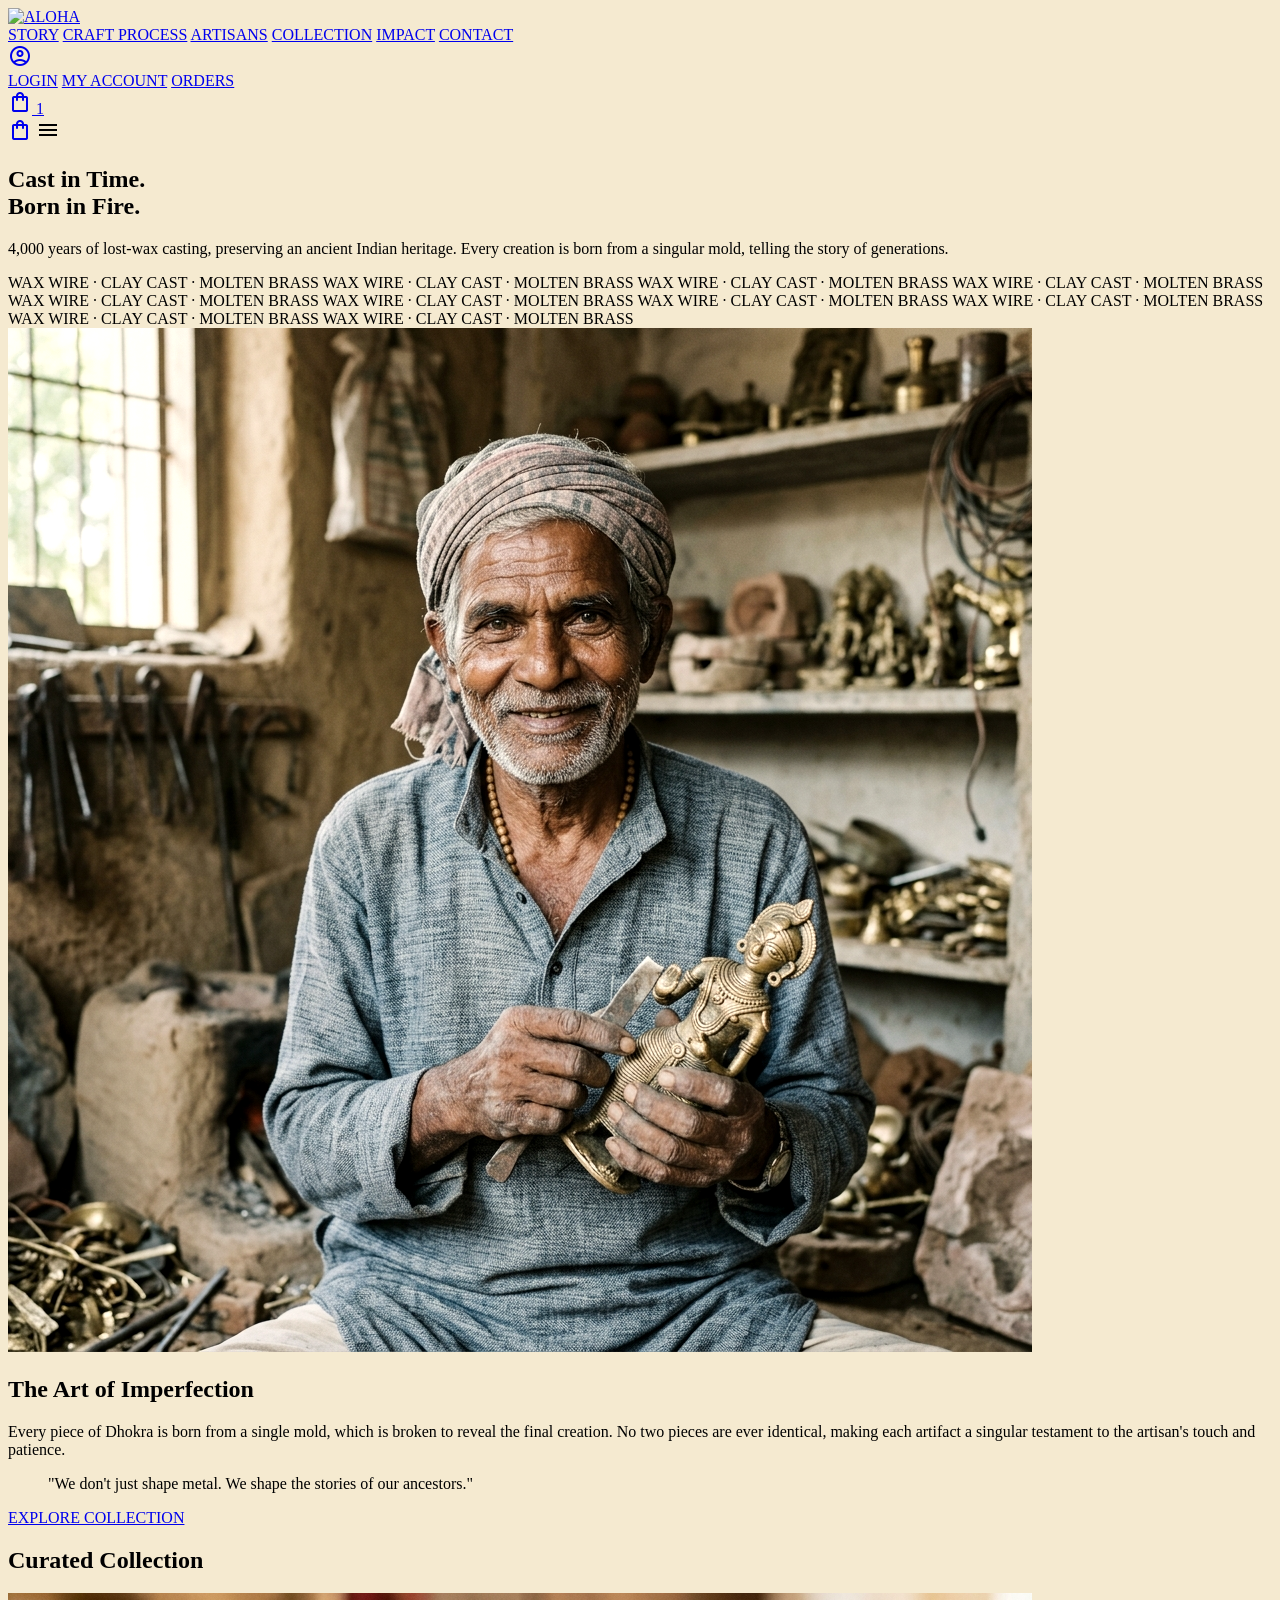
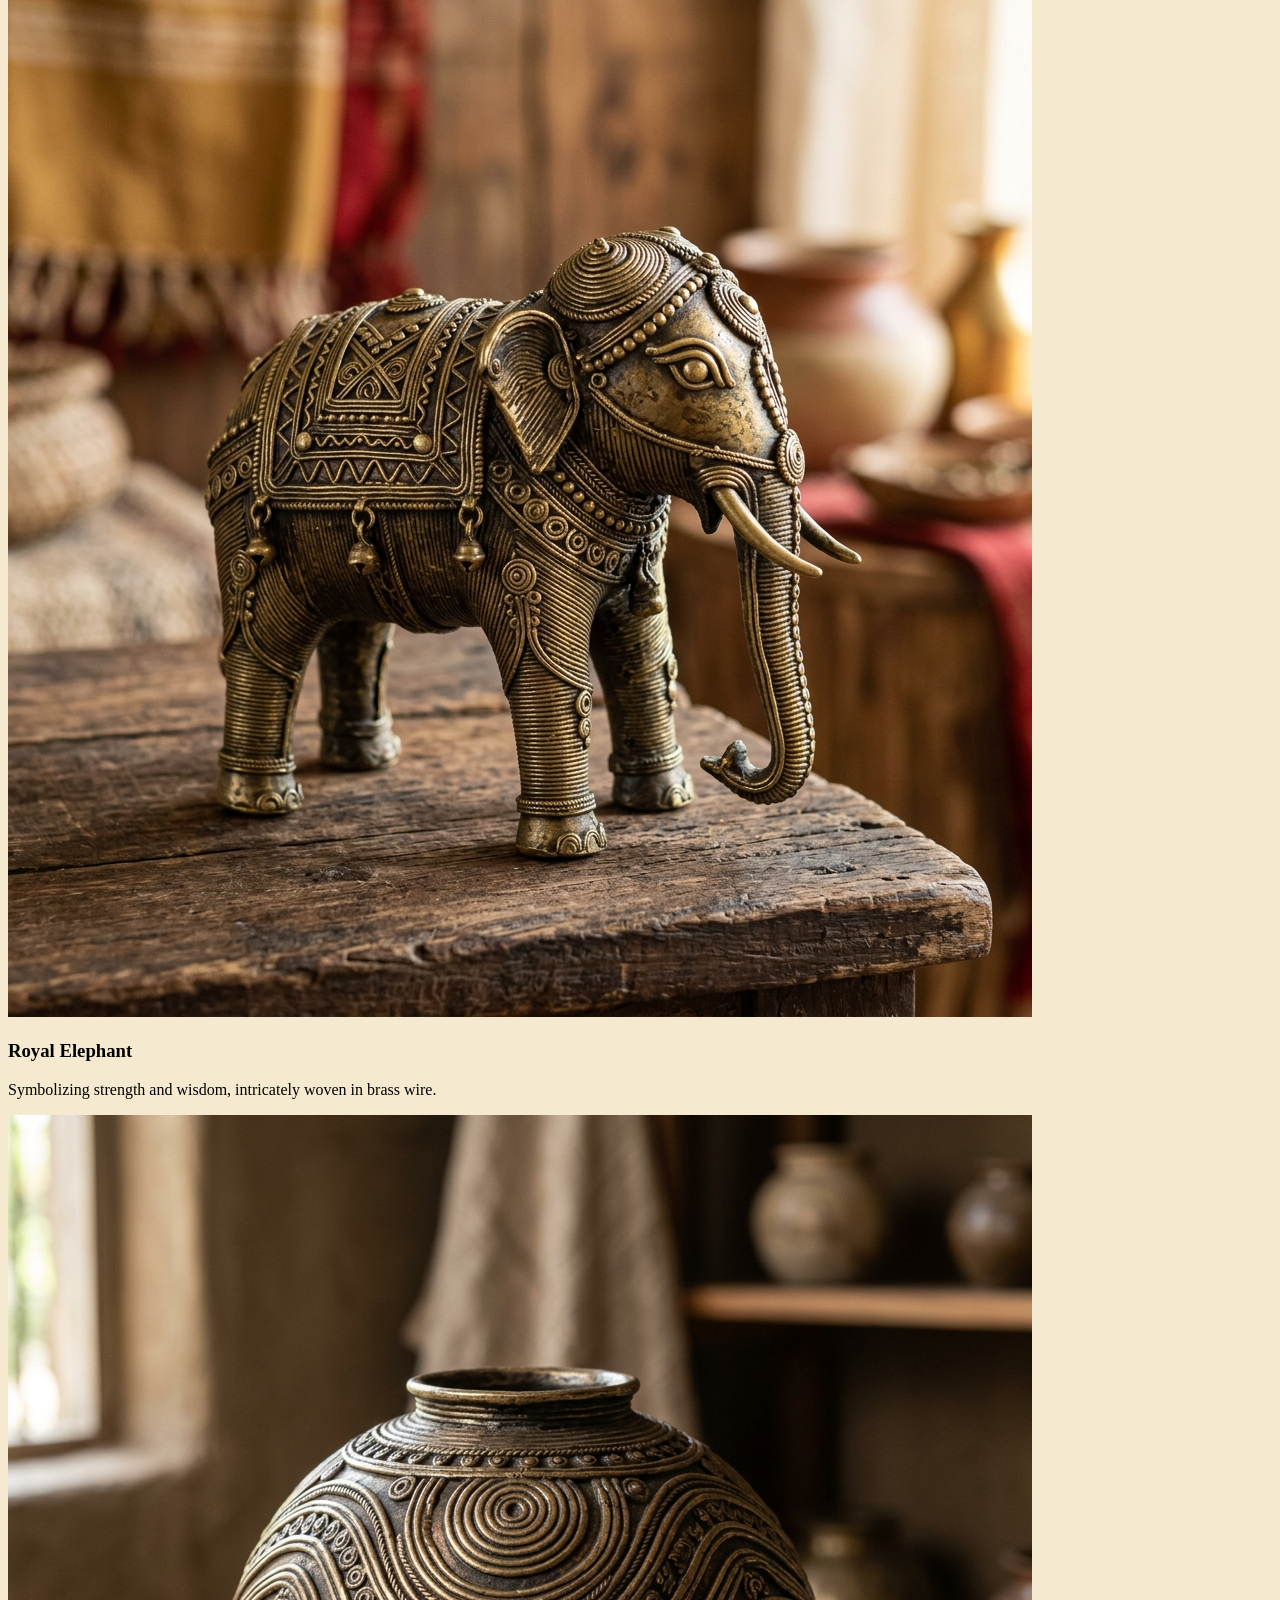
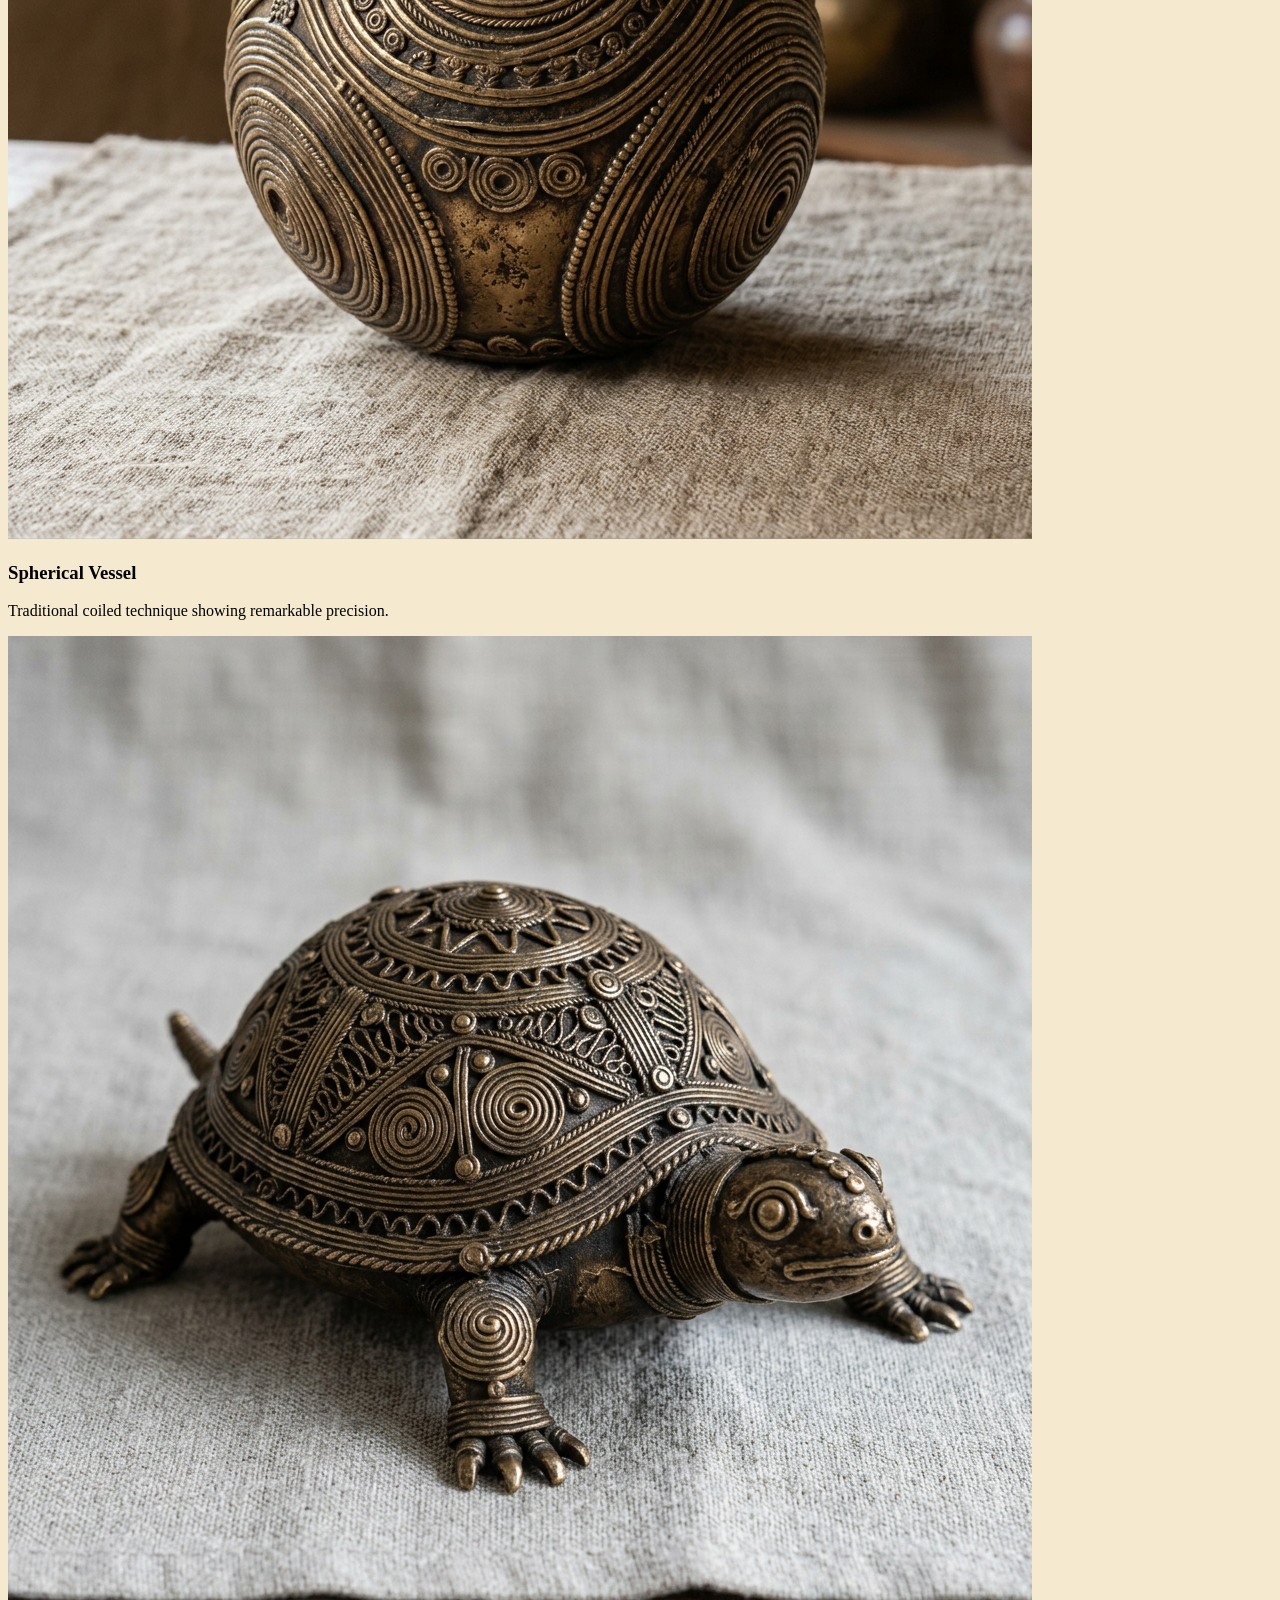
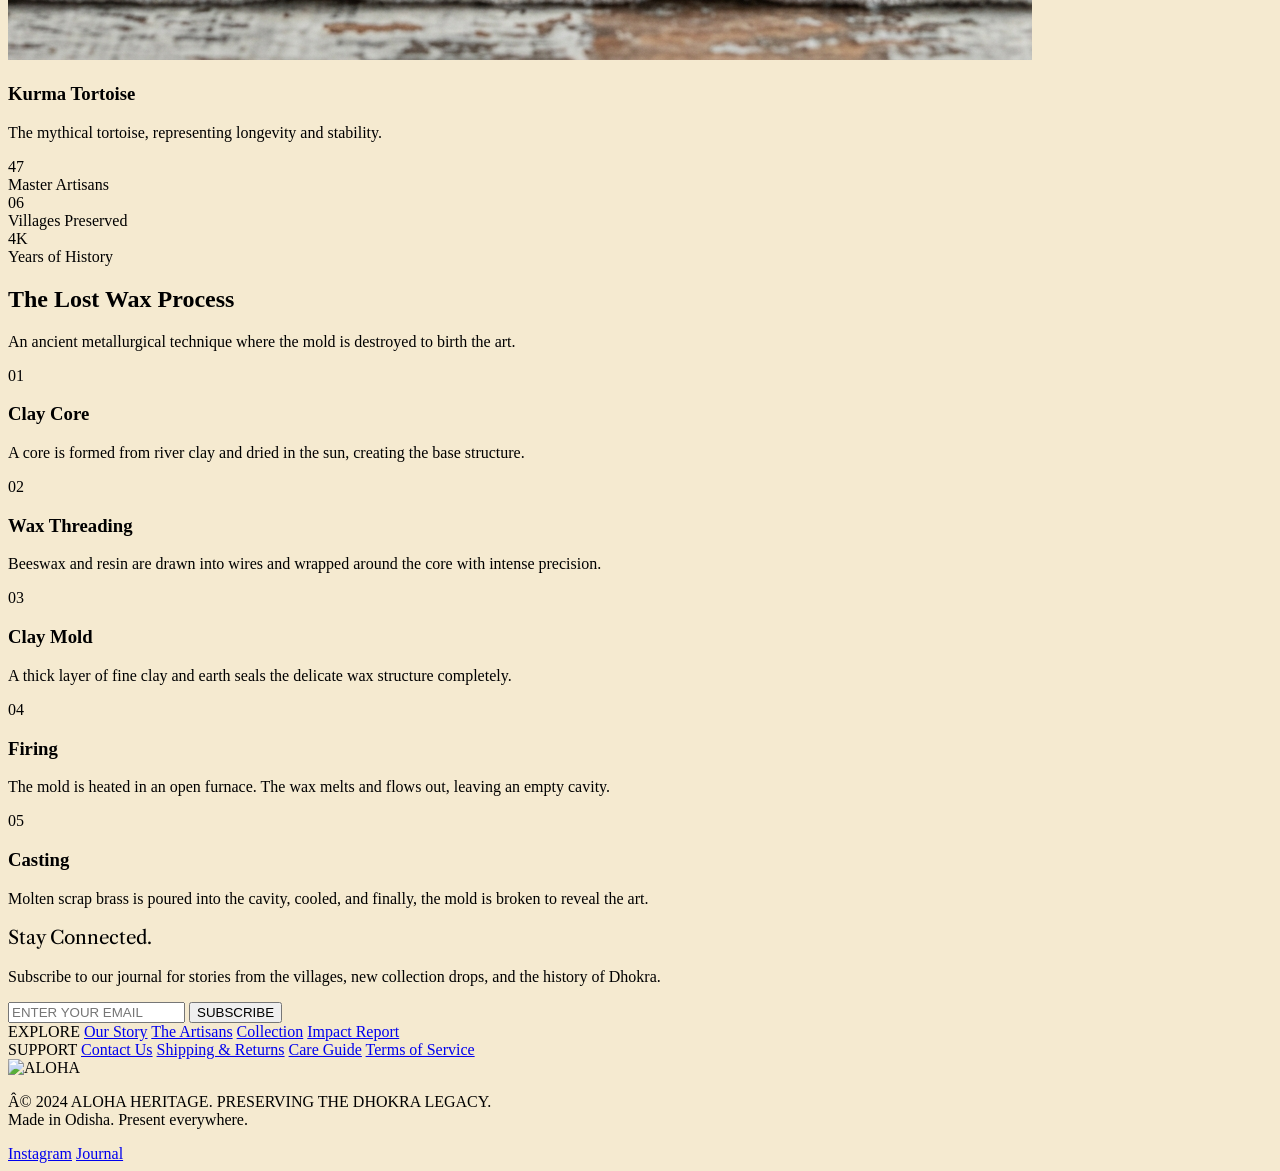
==== commit ba13a468: "Implement new e-commerce pages, connect forms, layout fixes, nav links and new logo updates" ====
--- a/index.html
+++ b/index.html
@@ -1,4 +1,4 @@
-<!DOCTYPE html>
+﻿<!DOCTYPE html>
 <html class="scroll-smooth" lang="en">
 <head>
     <meta charset="utf-8"/>
@@ -113,19 +113,34 @@
     <div class="max-w-container-max w-full mx-auto flex items-center justify-between">
         <!-- Logo Left -->
         <a href="index.html" class="flex-shrink-0 flex items-center h-8 md:h-12 overflow-hidden relative w-[120px] md:w-[160px]">
-            <img src="logo-sheet.png" alt="ALOHA" class="w-full h-[200%] object-cover object-top transition-all duration-700" id="nav-logo" />
+            <img src="logo.png" alt="ALOHA" class="w-full h-full object-contain transition-all duration-700" id="nav-logo" />
         </a>
         <!-- Links Right -->
         <div class="hidden md:flex items-center gap-10 font-label-ui text-label-ui uppercase tracking-widest">
             <a class="text-on-surface hover:text-secondary transition-colors duration-300 interactive-link nav-link-text" href="story.html">STORY</a>
-            <a class="text-secondary border-b border-secondary transition-colors duration-300 interactive-link nav-link-text" href="index.html#process">CRAFT PROCESS</a>
+            <a class="text-secondary border-b border-secondary transition-colors duration-300 interactive-link nav-link-text" href="index.html">CRAFT PROCESS</a>
             <a class="text-on-surface hover:text-secondary transition-colors duration-300 interactive-link nav-link-text" href="artisans.html">ARTISANS</a>
             <a class="text-on-surface hover:text-secondary transition-colors duration-300 interactive-link nav-link-text" href="collection.html">COLLECTION</a>
             <a class="text-on-surface hover:text-secondary transition-colors duration-300 interactive-link nav-link-text" href="impact.html">IMPACT</a>
             <a class="text-on-surface hover:text-secondary transition-colors duration-300 interactive-link nav-link-text" href="connect.html">CONTACT</a>
+            <div class="relative group">
+                <a href="#" class="text-on-surface hover:text-secondary transition-colors duration-300 flex items-center nav-link-text">
+                    <span class="material-symbols-outlined text-[24px]">account_circle</span>
+                </a>
+                <div class="absolute right-0 top-full mt-4 w-48 bg-surface-container border border-outline-variant opacity-0 invisible group-hover:opacity-100 group-hover:visible transition-all duration-300 shadow-lg">
+                    <a href="#" class="block px-6 py-3 text-[10px] hover:bg-background transition-colors text-on-surface border-b border-outline-variant/50">LOGIN</a>
+                    <a href="#" class="block px-6 py-3 text-[10px] hover:bg-background transition-colors text-on-surface border-b border-outline-variant/50">MY ACCOUNT</a>
+                    <a href="#" class="block px-6 py-3 text-[10px] hover:bg-background transition-colors text-on-surface">ORDERS</a>
+                </div>
+            </div>
+            <a href="cart.html" class="text-on-surface hover:text-secondary transition-colors duration-300 flex items-center relative nav-link-text">
+                <span class="material-symbols-outlined text-[24px]">shopping_bag</span>
+                <span class="absolute -top-1 -right-2 bg-secondary text-background text-[8px] w-4 h-4 rounded-full flex items-center justify-center font-bold">1</span>
+            </a>
         </div>
         <!-- Mobile Menu Placeholder -->
-        <div class="md:hidden">
+        <div class="md:hidden flex items-center gap-4">
+            <a href="cart.html" class="text-on-surface nav-mobile-icon transition-colors duration-700"><span class="material-symbols-outlined text-[24px]">shopping_bag</span></a>
             <span class="material-symbols-outlined text-3xl text-on-surface nav-mobile-icon transition-colors duration-700">menu</span>
         </div>
     </div>
@@ -178,7 +193,7 @@
                 "We don't just shape metal. We shape the stories of our ancestors."
             </blockquote>
             <div class="pt-8">
-                <a href="#collection" class="inline-block px-8 py-4 bg-primary text-on-primary font-button-text text-button-text hover:bg-secondary transition-colors duration-300">
+                <a href="collection.html" class="inline-block px-8 py-4 bg-primary text-on-primary font-button-text text-button-text hover:bg-secondary transition-colors duration-300">
                     EXPLORE COLLECTION
                 </a>
             </div>
@@ -346,7 +361,7 @@
                 <img src="logo-sheet.png" alt="ALOHA" class="w-full h-[200%] object-cover object-top" />
             </div>
             <p class="font-jost text-[12px] tracking-[0.1em] text-on-surface-variant/70 text-center md:text-left">
-                © 2024 ALOHA HERITAGE. PRESERVING THE DHOKRA LEGACY.<br/>
+                Â© 2024 ALOHA HERITAGE. PRESERVING THE DHOKRA LEGACY.<br/>
                 <span class="italic font-body-main text-[16px] tracking-normal">Made in Odisha. Present everywhere.</span>
             </p>
             <div class="flex gap-6 mt-8 md:mt-0 font-jost text-[12px] tracking-[0.1em] uppercase">
@@ -372,3 +387,4 @@
 </script>
 </body>
 </html>
+
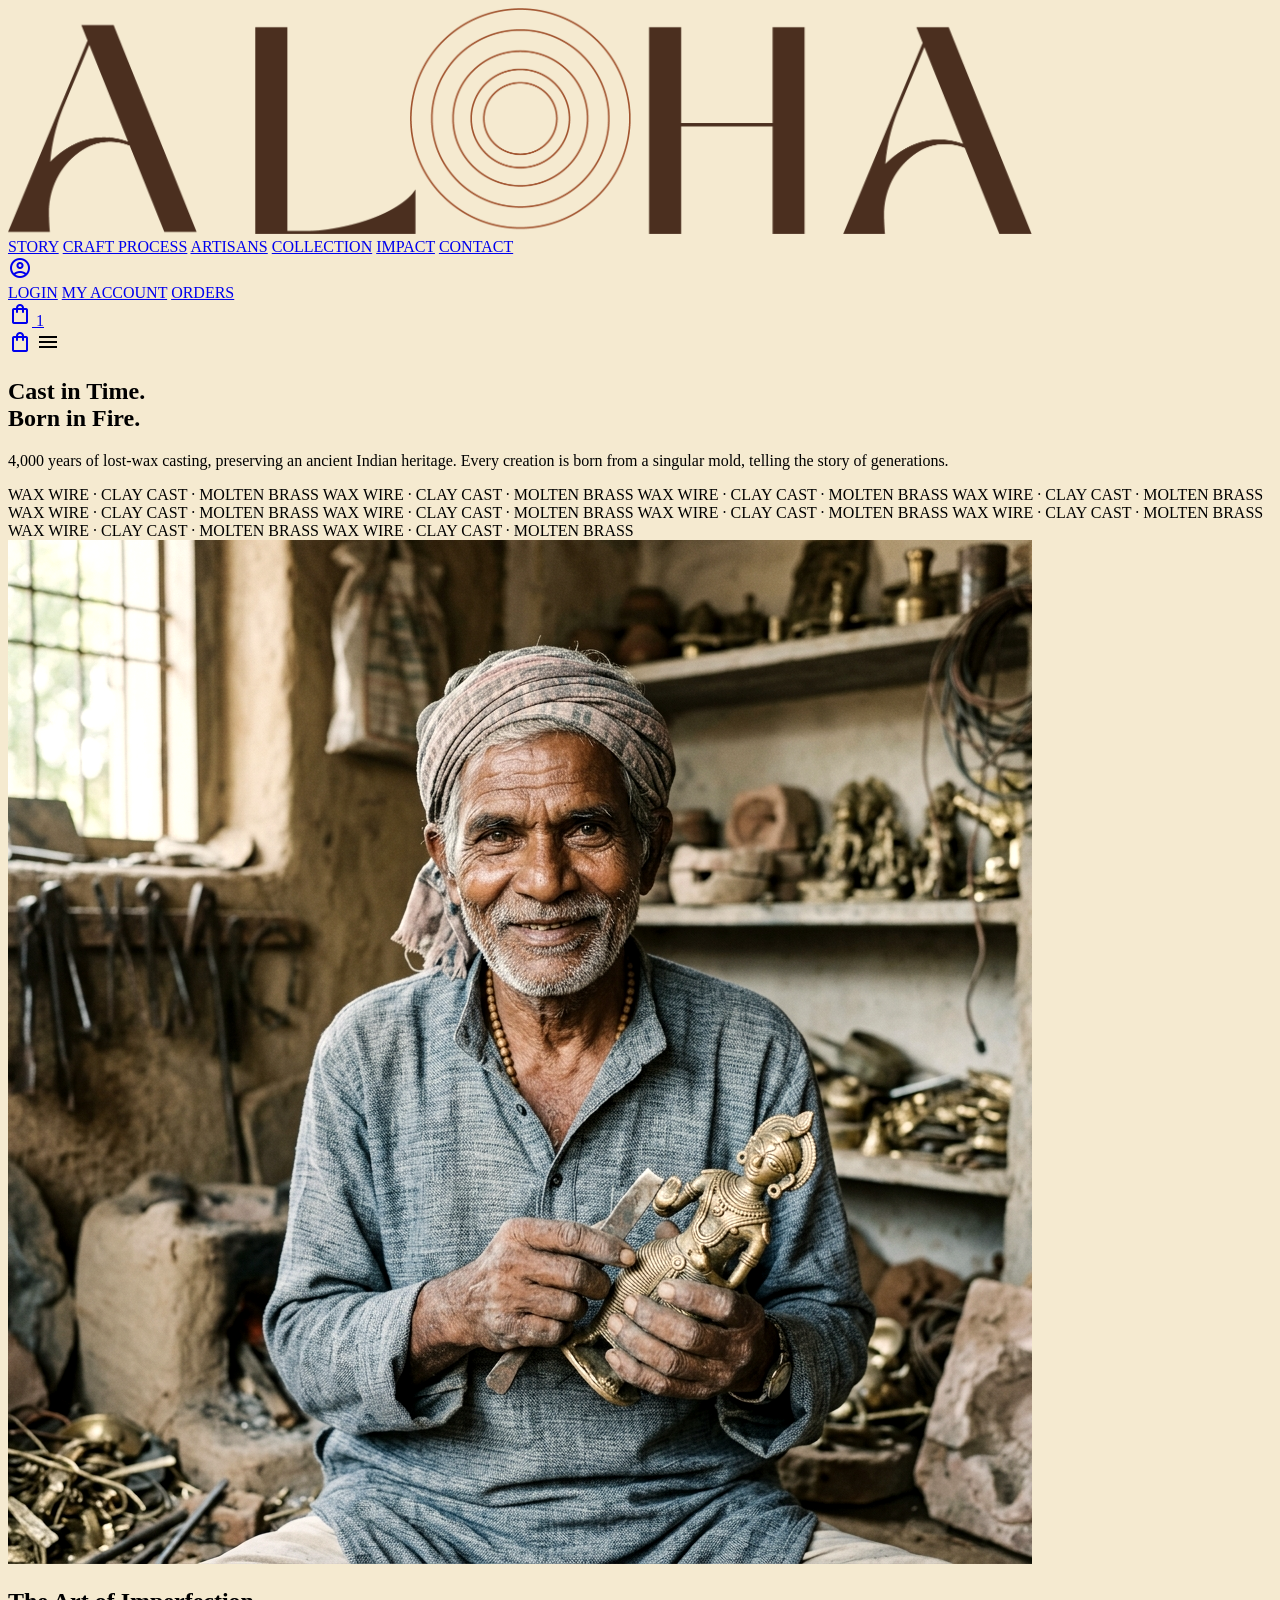
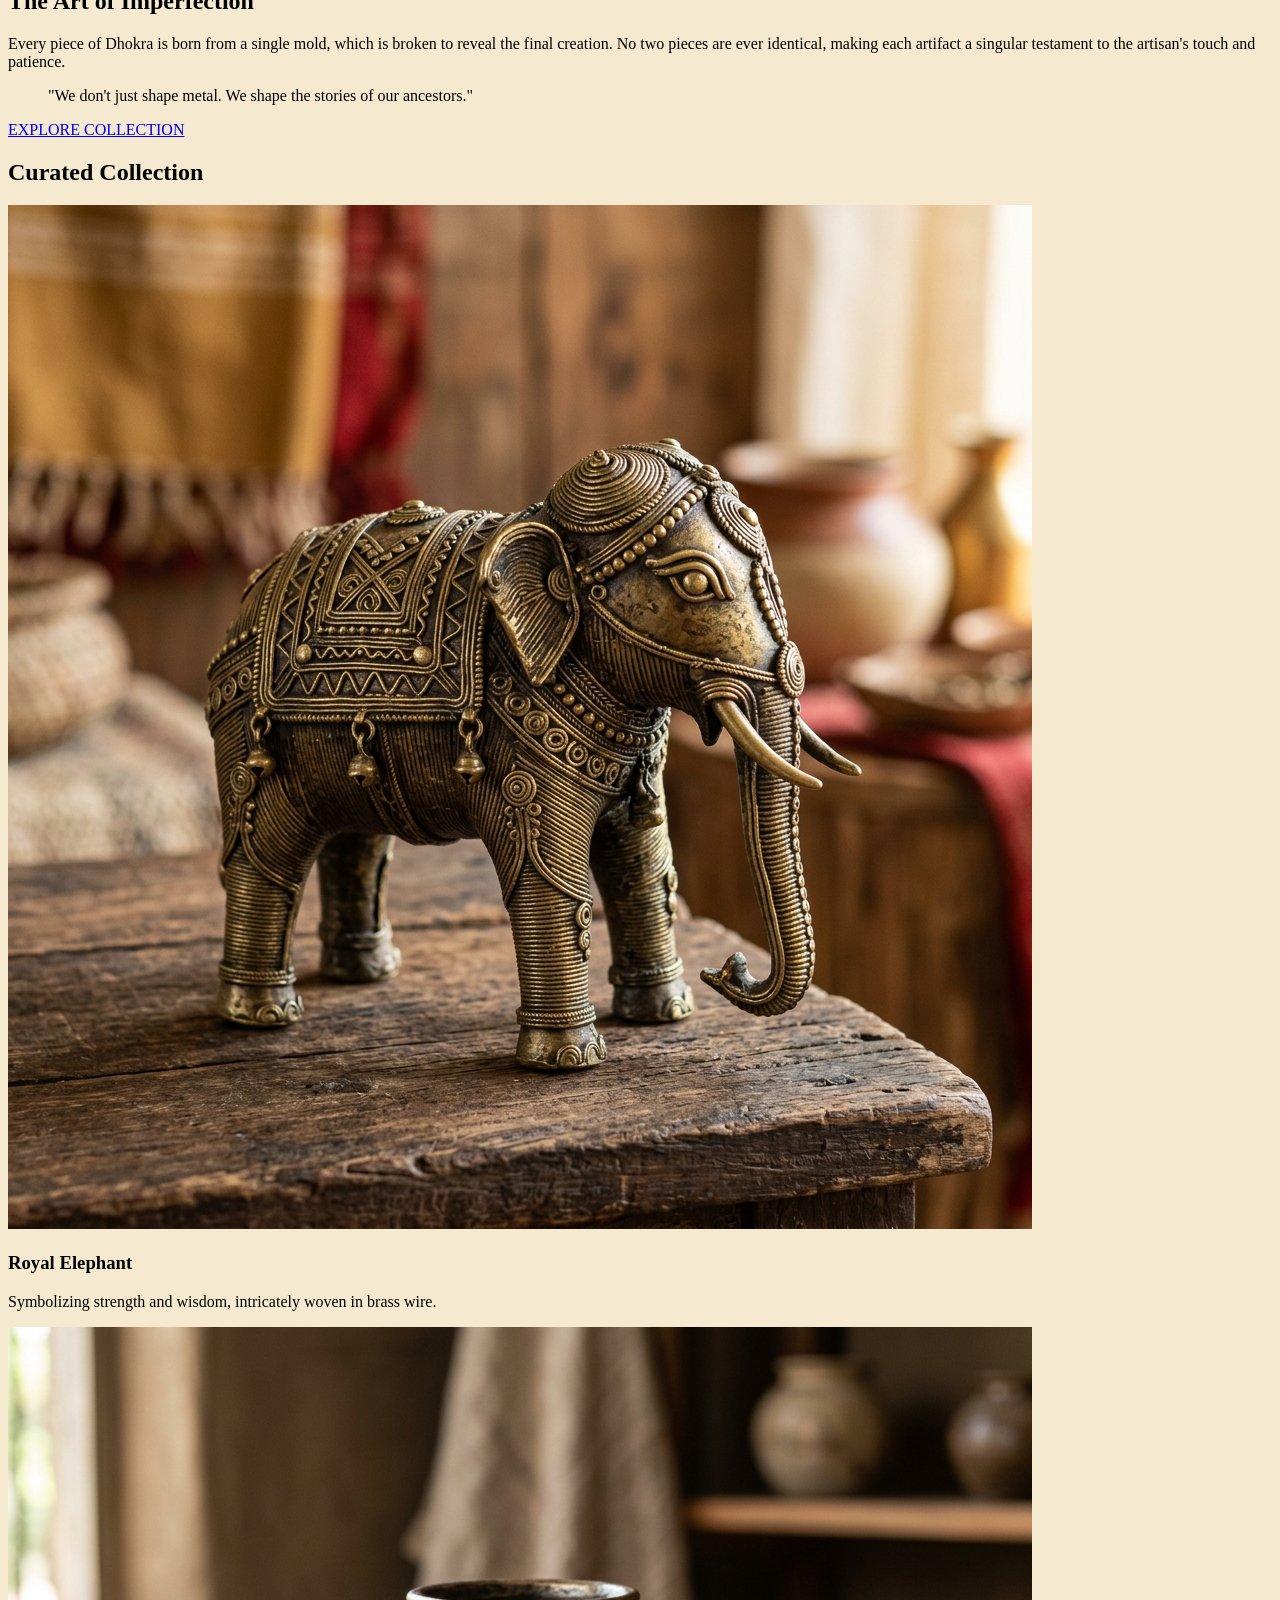
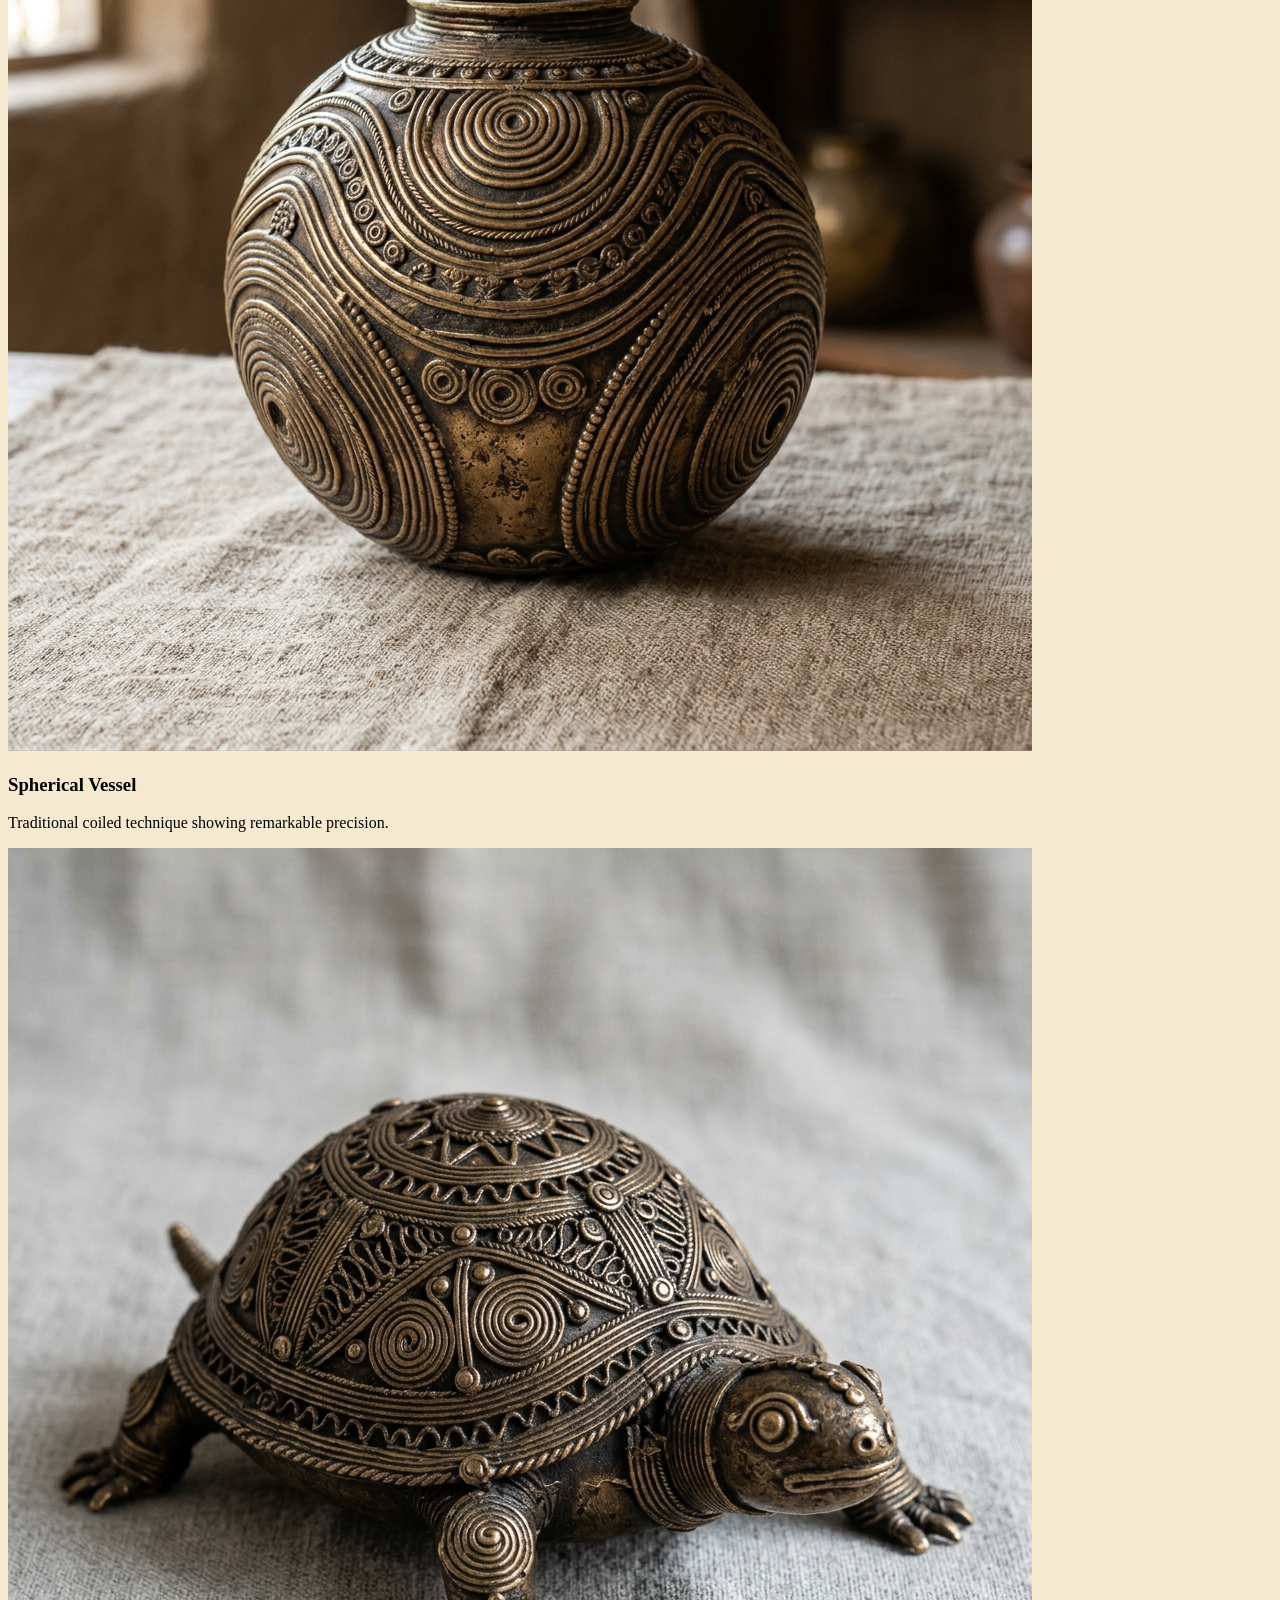
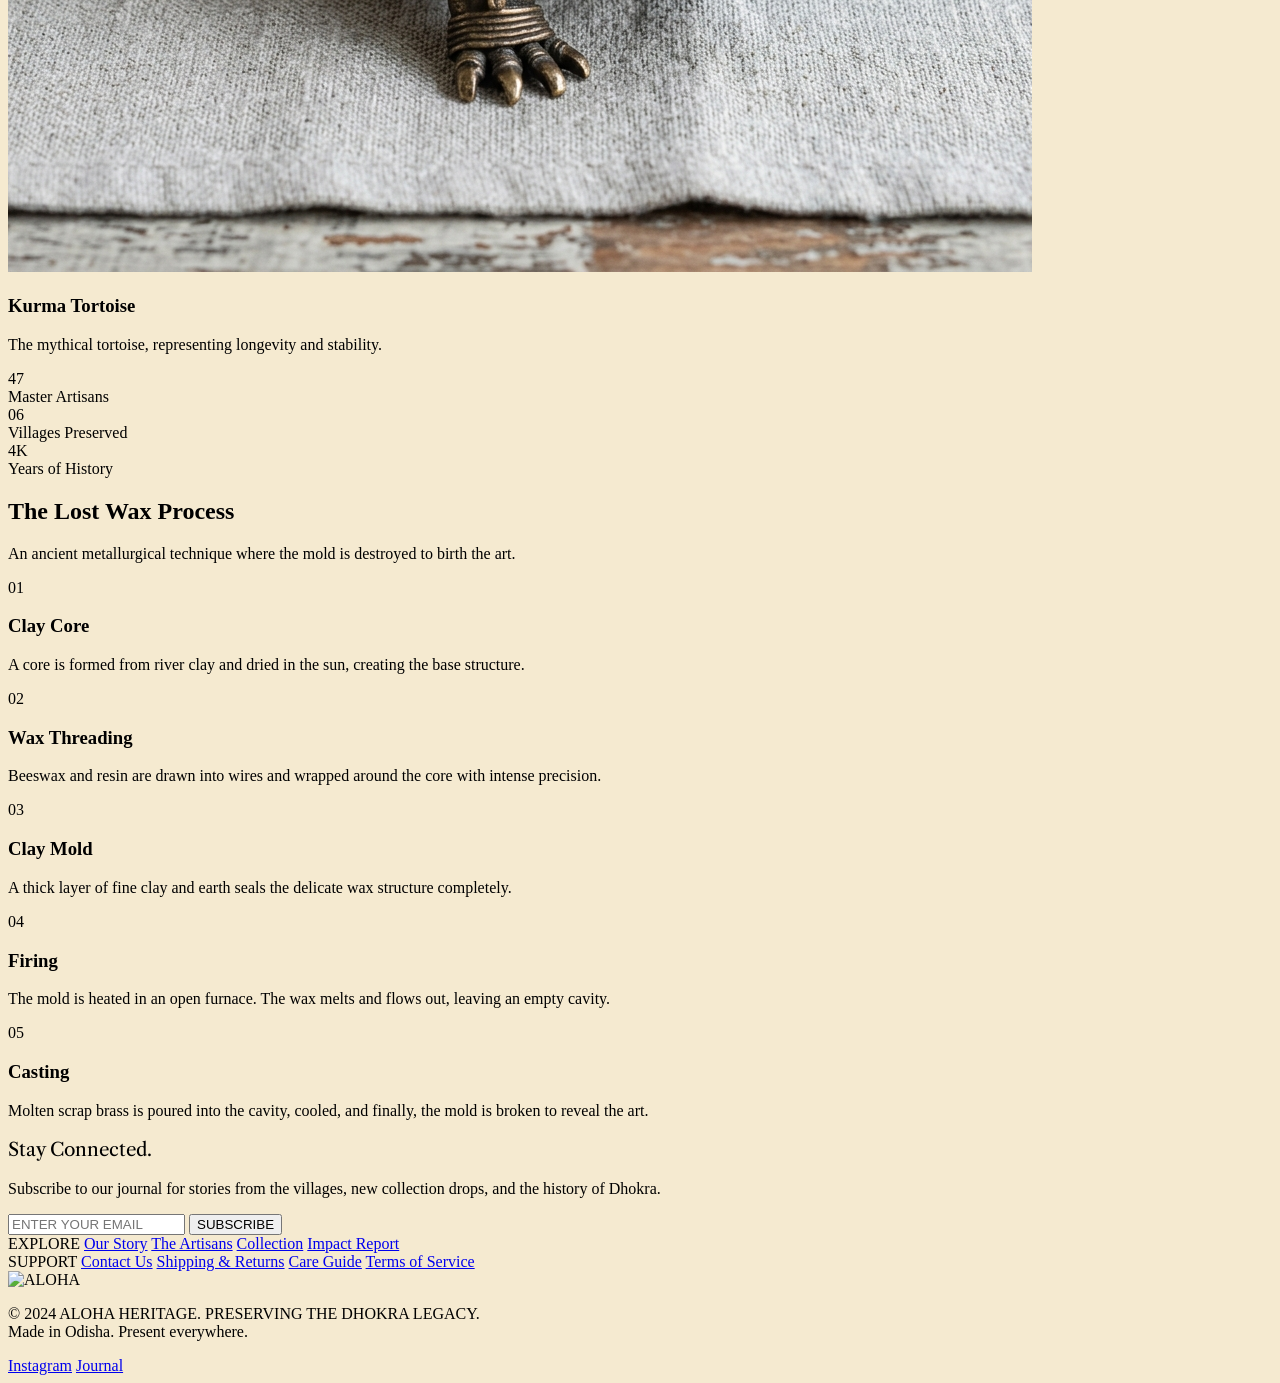
==== commit 6b8d8482: "Fix encoding typos in HTML files" ====
--- a/index.html
+++ b/index.html
@@ -1,4 +1,4 @@
-﻿<!DOCTYPE html>
+<!DOCTYPE html>
 <html class="scroll-smooth" lang="en">
 <head>
     <meta charset="utf-8"/>
@@ -361,7 +361,7 @@
                 <img src="logo-sheet.png" alt="ALOHA" class="w-full h-[200%] object-cover object-top" />
             </div>
             <p class="font-jost text-[12px] tracking-[0.1em] text-on-surface-variant/70 text-center md:text-left">
-                Â© 2024 ALOHA HERITAGE. PRESERVING THE DHOKRA LEGACY.<br/>
+                © 2024 ALOHA HERITAGE. PRESERVING THE DHOKRA LEGACY.<br/>
                 <span class="italic font-body-main text-[16px] tracking-normal">Made in Odisha. Present everywhere.</span>
             </p>
             <div class="flex gap-6 mt-8 md:mt-0 font-jost text-[12px] tracking-[0.1em] uppercase">
